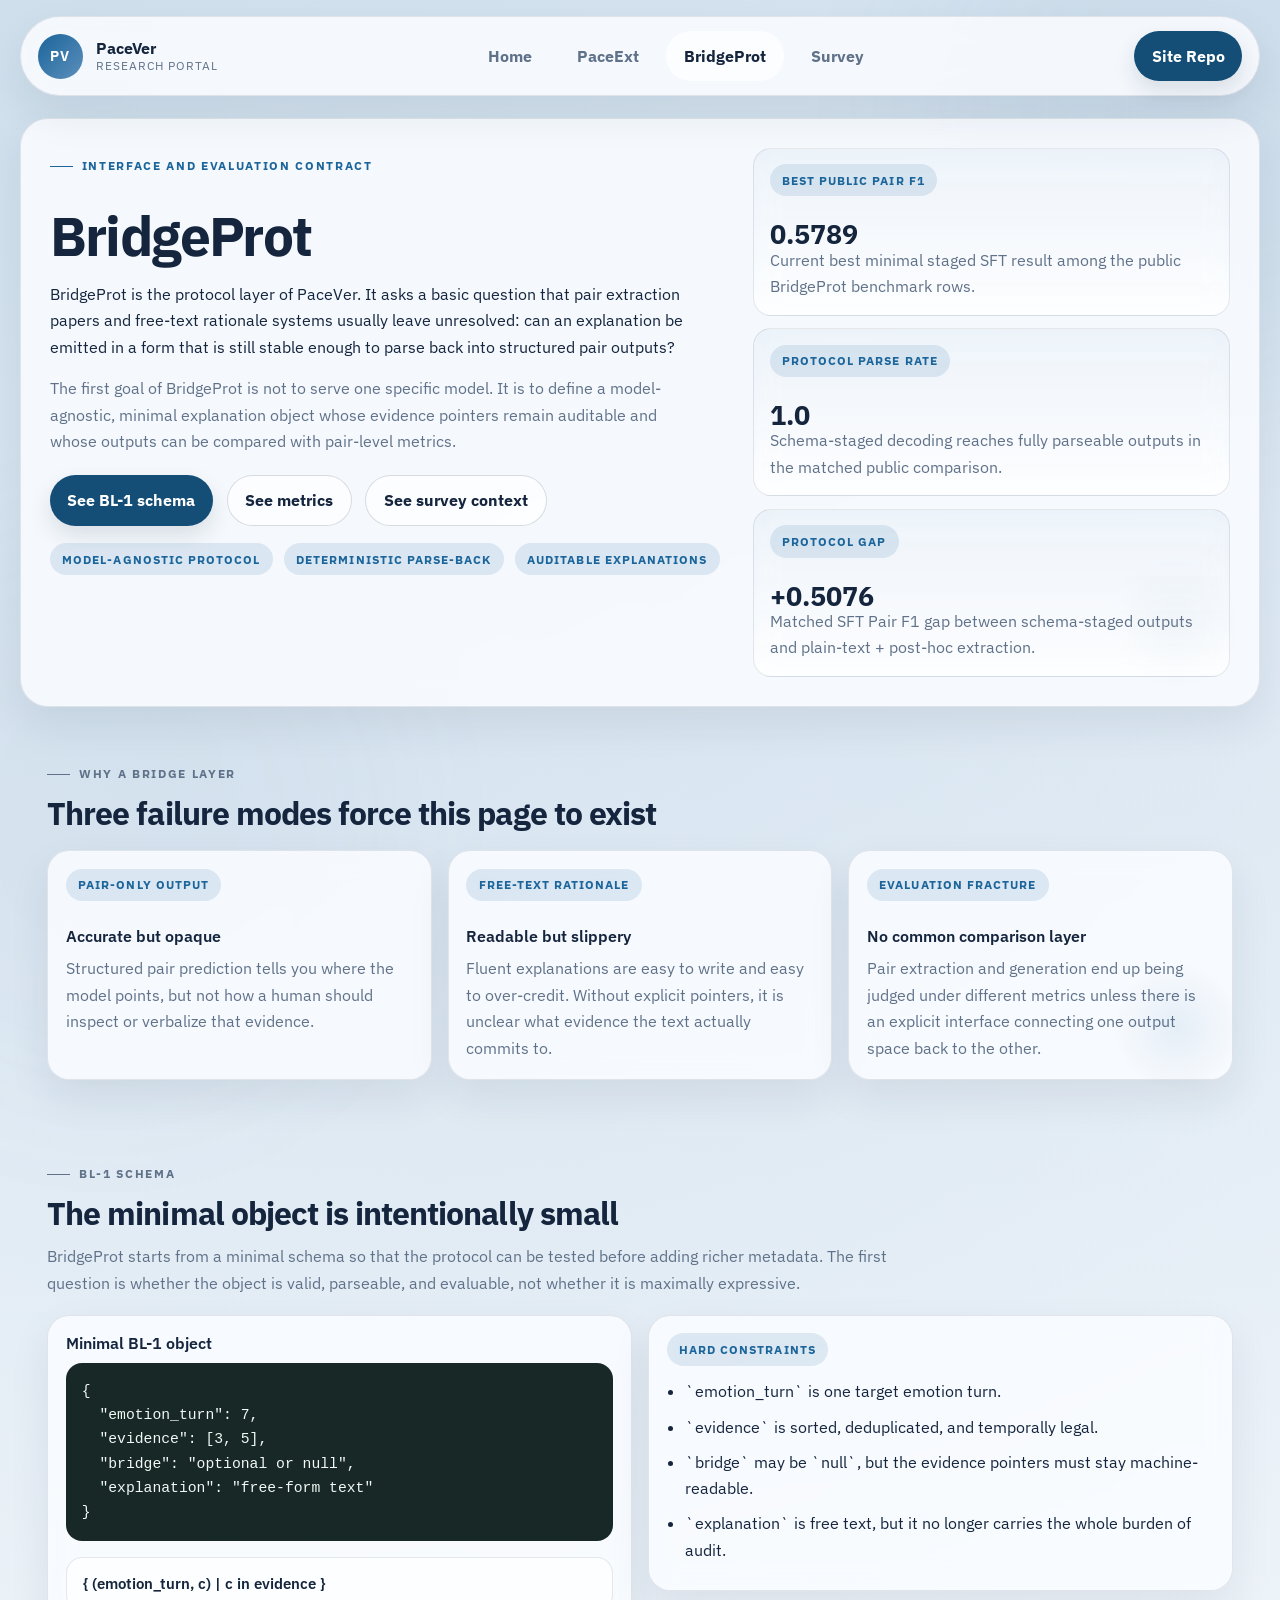
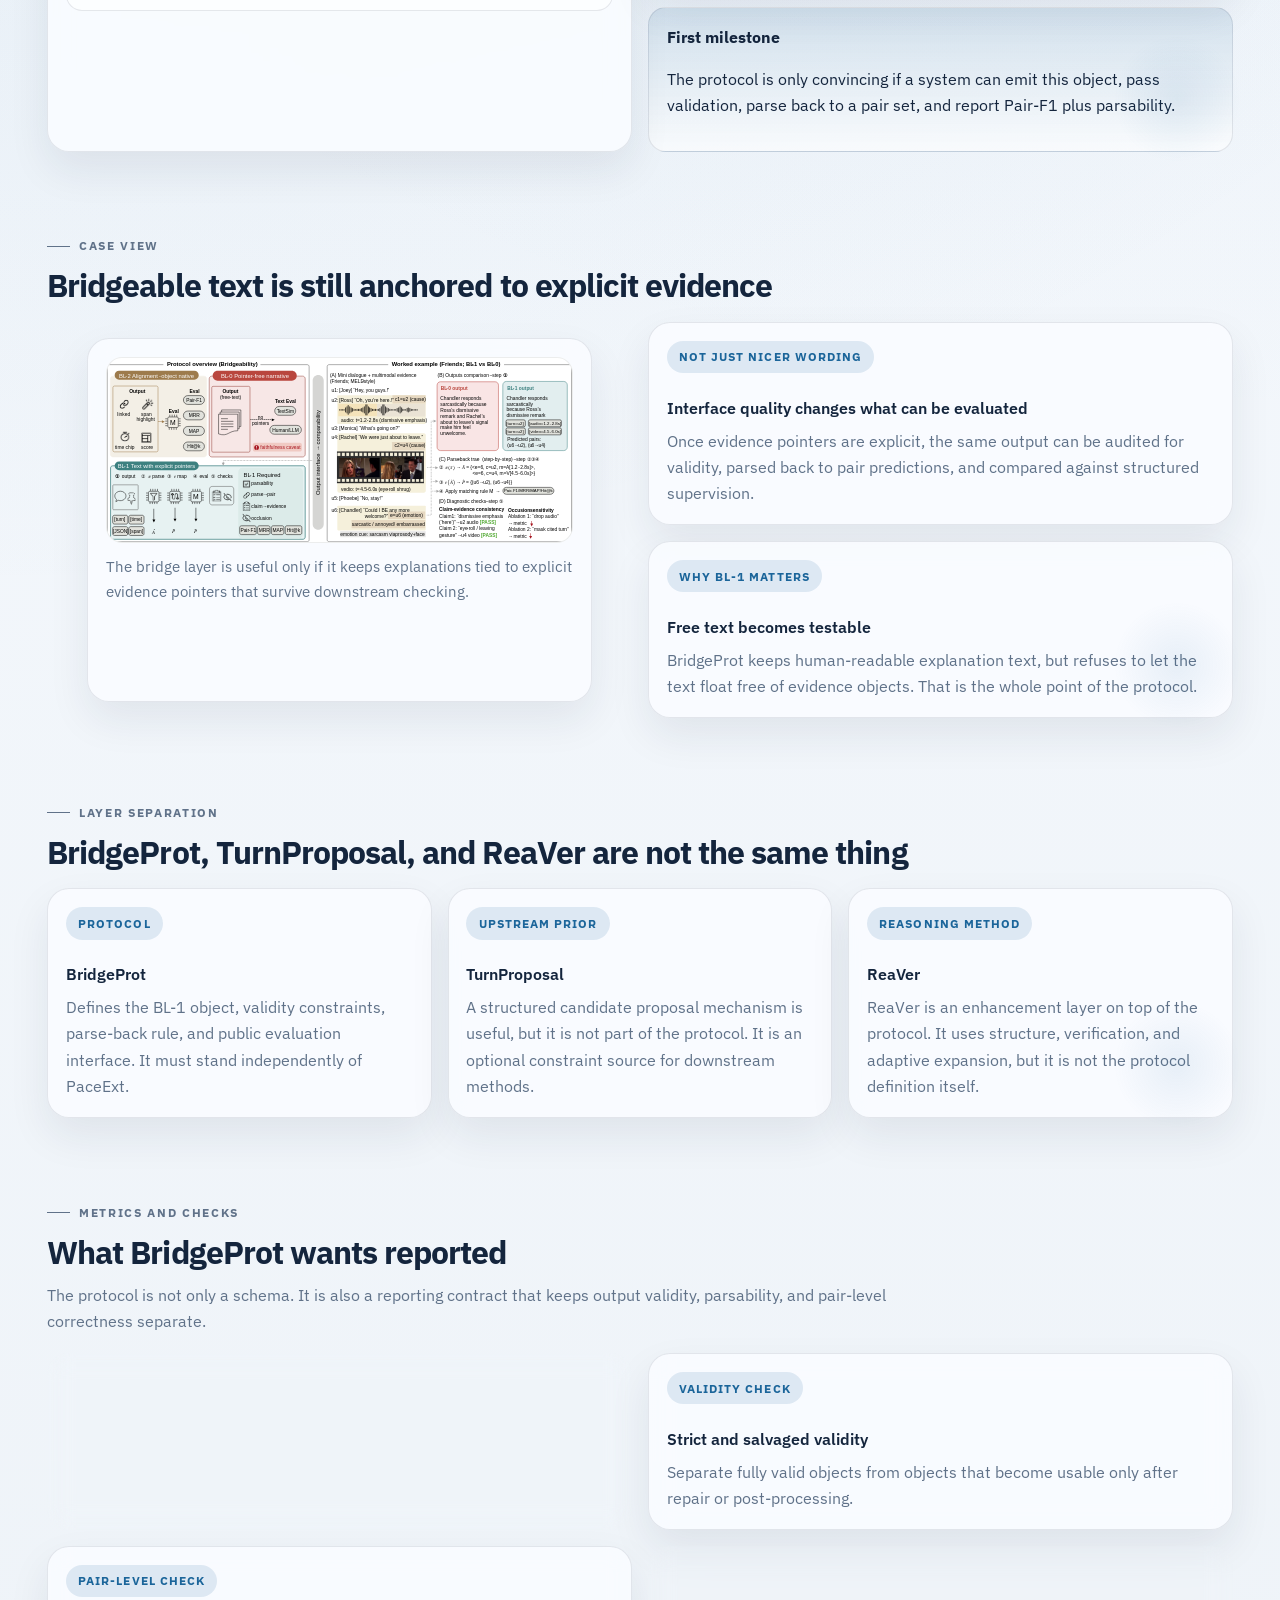
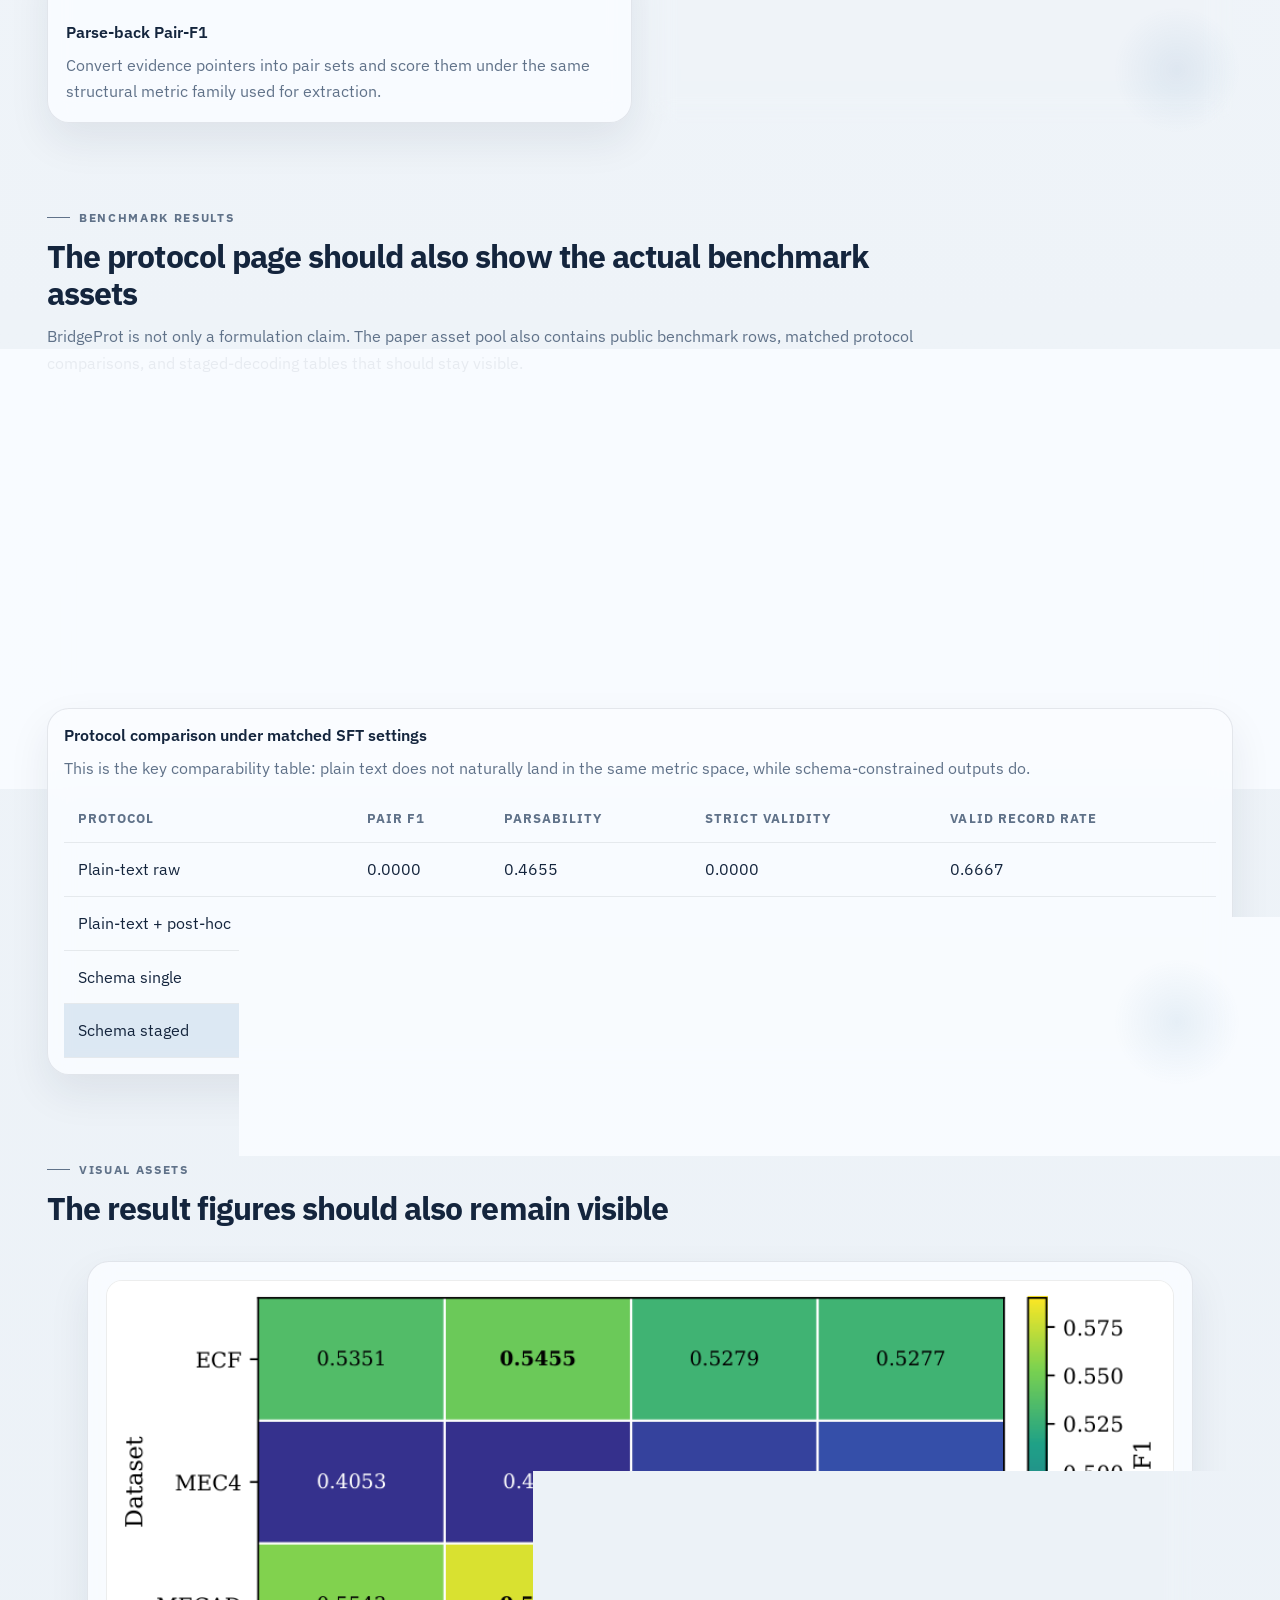
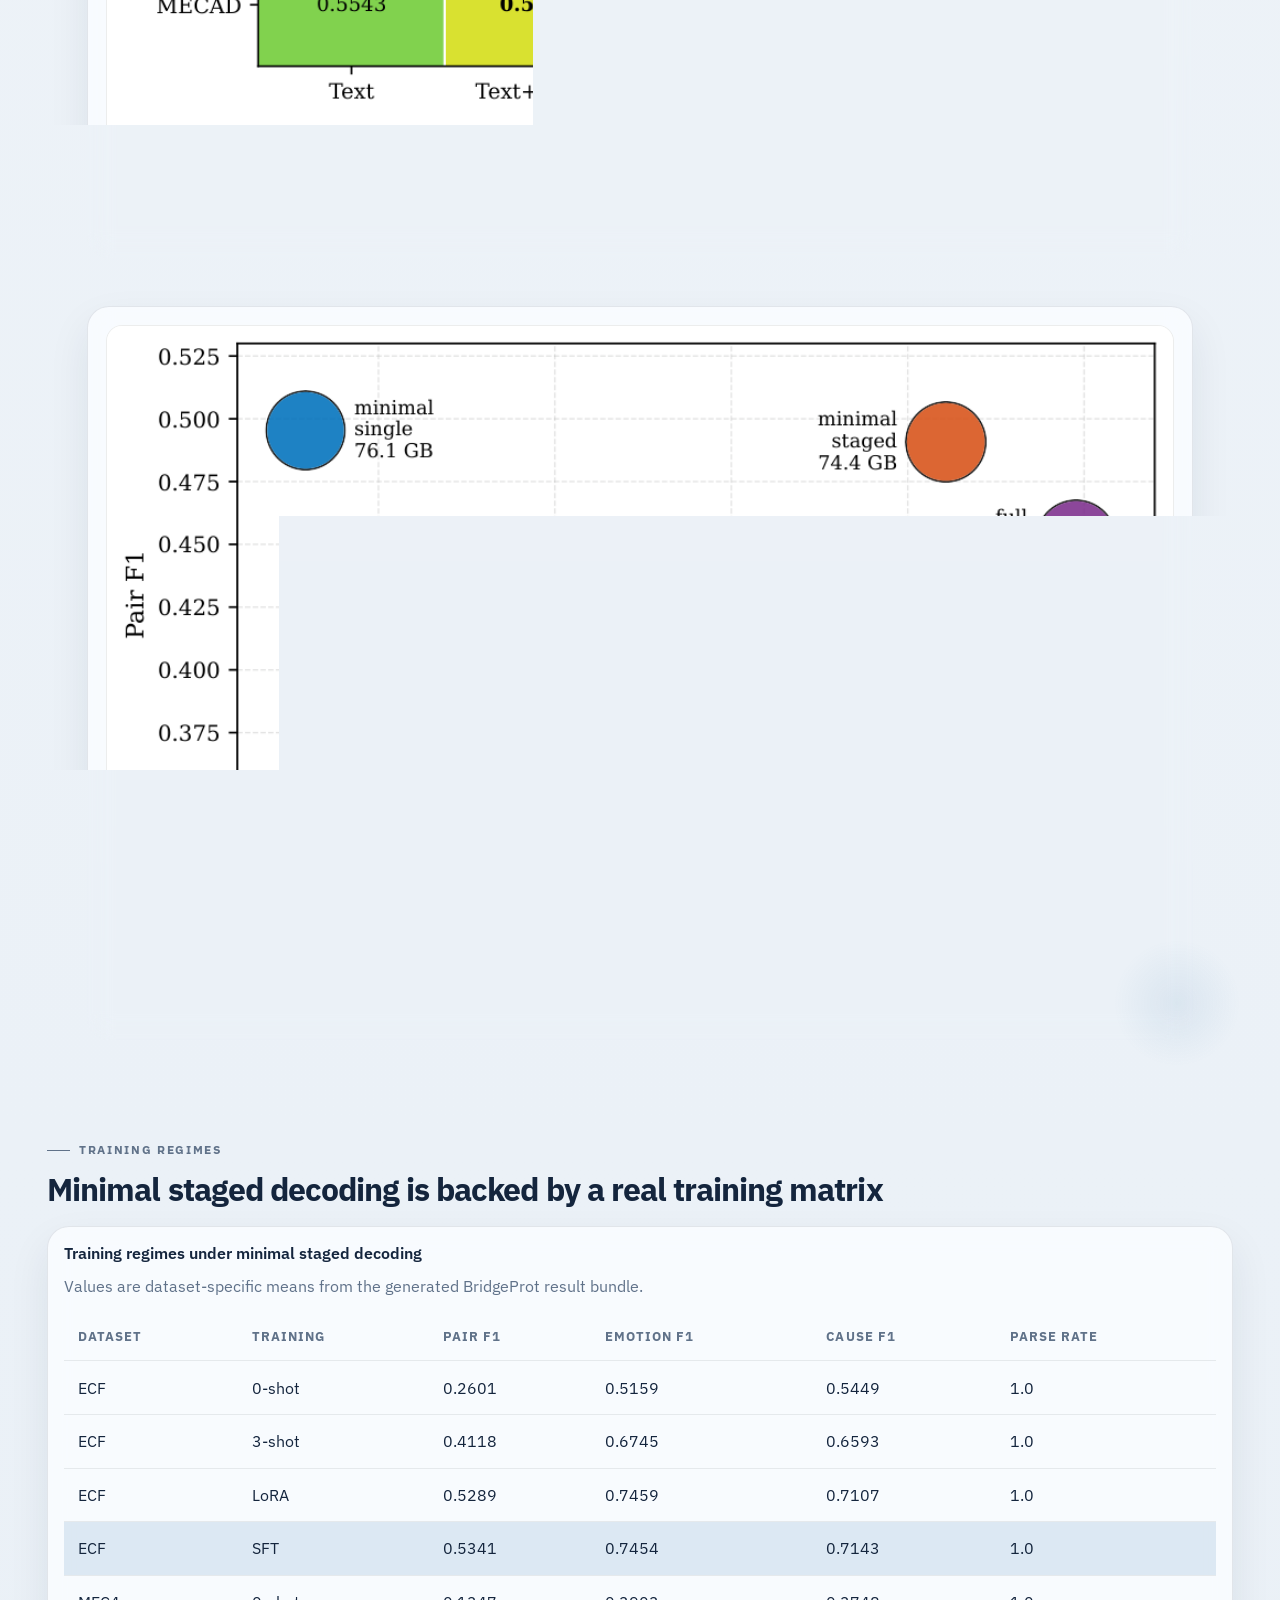
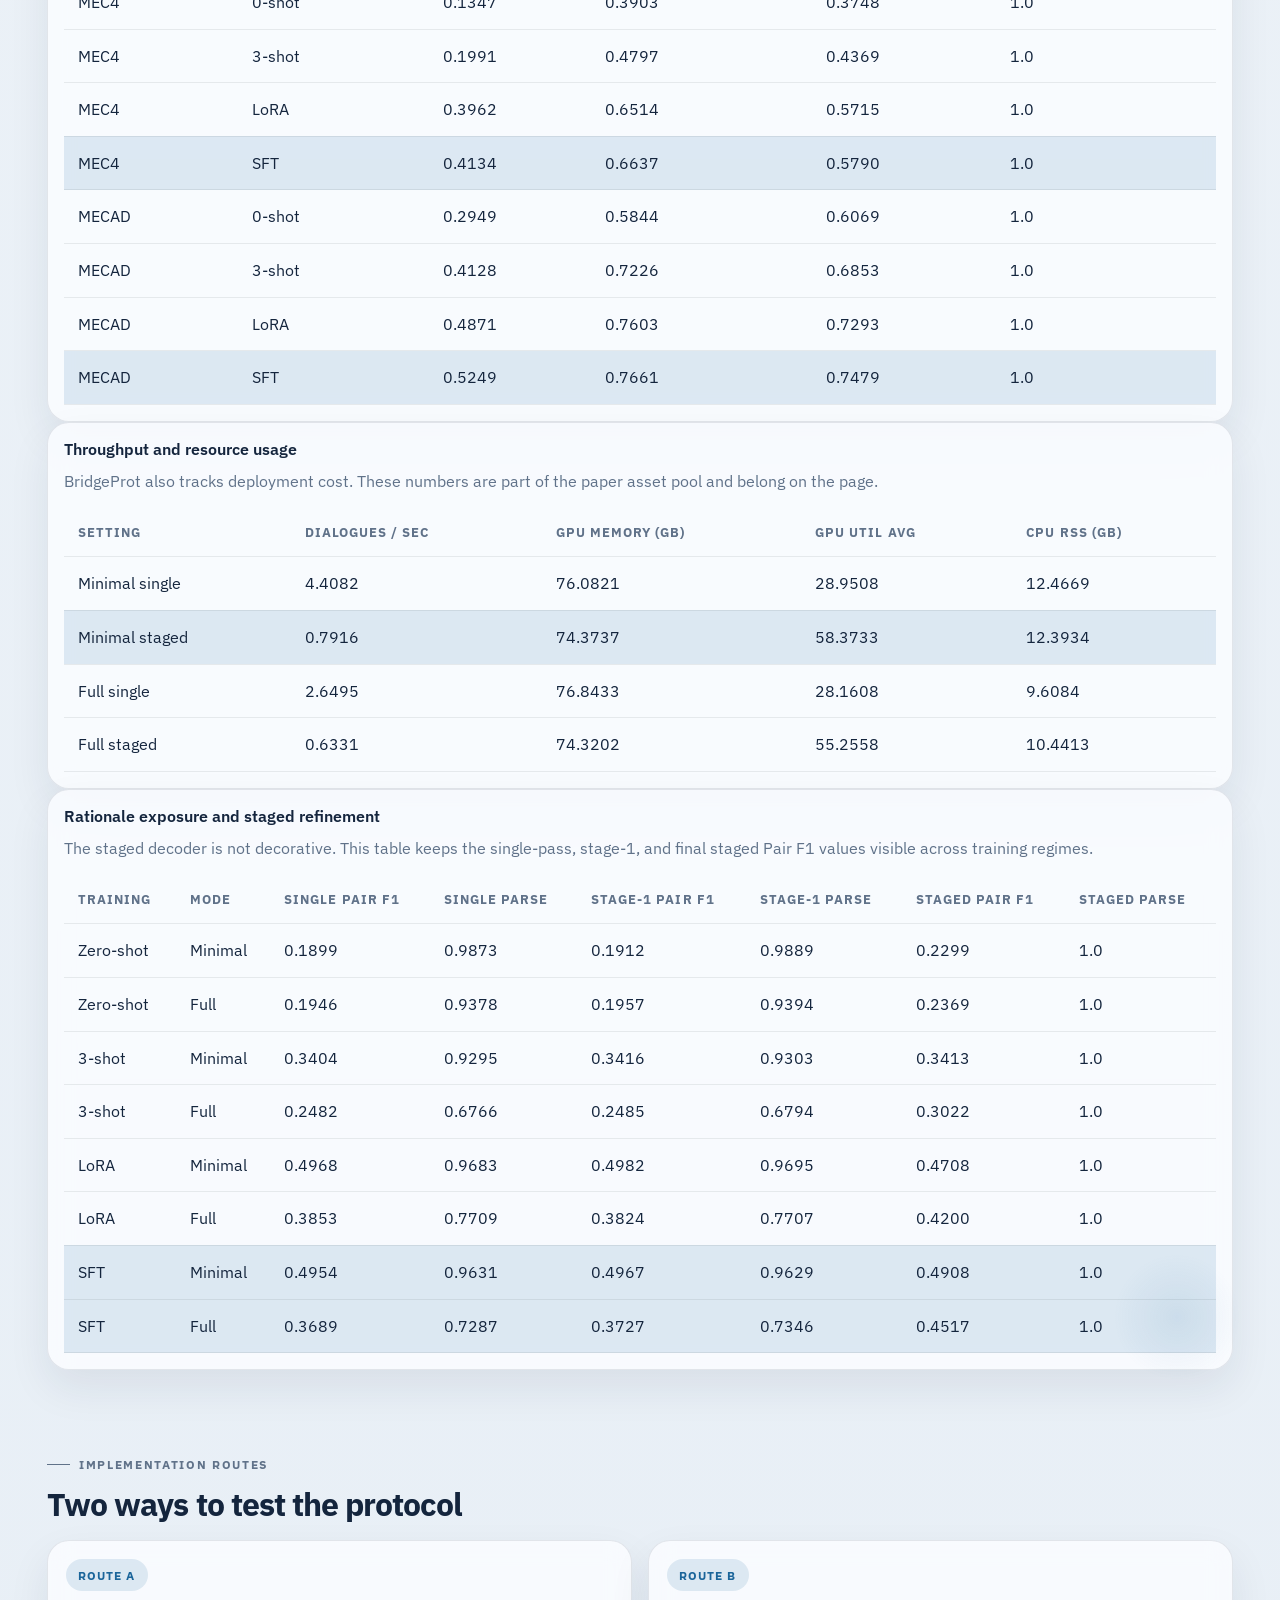
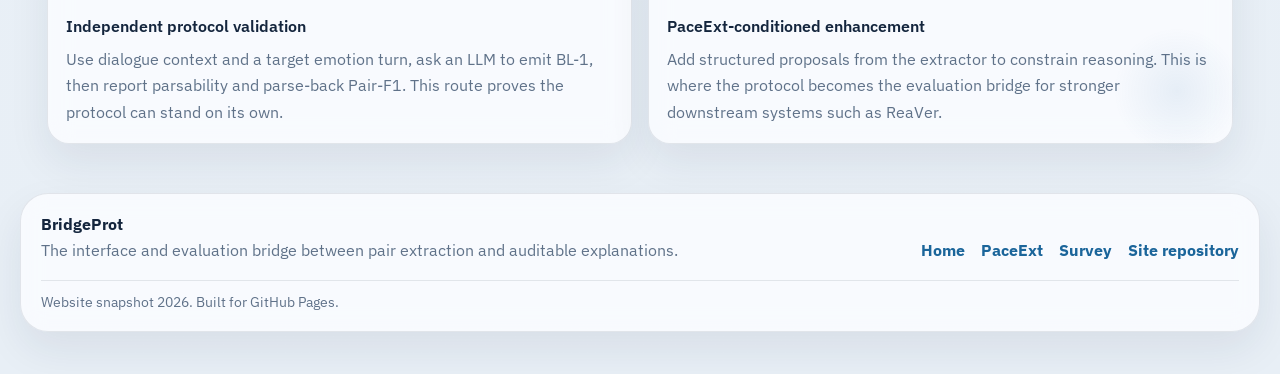
==== bridge/index.html @ 78d201e0 "Improve figure layout and spacing rhythm" ====
<!DOCTYPE html>
<html lang="en">
<head>
  <meta charset="UTF-8">
  <meta name="viewport" content="width=device-width, initial-scale=1.0">
  <title>BridgeProt | PaceVer</title>
  <meta
    name="description"
    content="BridgeProt is the explanation interface and evaluation contract in PaceVer, focused on parse-back compatible, auditable outputs."
  >
  <link rel="preconnect" href="https://fonts.googleapis.com">
  <link rel="preconnect" href="https://fonts.gstatic.com" crossorigin>
  <link
    href="https://fonts.googleapis.com/css2?family=IBM+Plex+Sans:wght@400;500;600;700&display=swap"
    rel="stylesheet"
  >
  <link rel="icon" href="../assets/favicon.svg" type="image/svg+xml">
  <link rel="stylesheet" href="../assets/styles.css">
</head>
<body data-theme="bridge">
  <div class="page-shell">
    <header class="site-header surface">
      <a class="brand" href="../" aria-label="PaceVer home">
        <span class="brand-mark">PV</span>
        <span class="brand-copy">
          <strong>PaceVer</strong>
          <span>research portal</span>
        </span>
      </a>
      <nav class="site-nav" aria-label="Primary">
        <a class="nav-link" href="../">Home</a>
        <a class="nav-link" href="../ext/">PaceExt</a>
        <a class="nav-link" href="./" aria-current="page">BridgeProt</a>
        <a class="nav-link" href="../survey/">Survey</a>
      </nav>
      <a class="nav-cta" href="https://github.com/panzhzh/PaceVer-web" target="_blank" rel="noreferrer">Site Repo</a>
    </header>

    <main class="page-main">
      <section class="hero surface reveal">
        <div class="hero-copy">
          <p class="eyebrow">Interface and evaluation contract</p>
          <h1 class="hero-title">BridgeProt</h1>
          <p class="lead">
            BridgeProt is the protocol layer of PaceVer. It asks a basic question that pair
            extraction papers and free-text rationale systems usually leave unresolved: can an
            explanation be emitted in a form that is still stable enough to parse back into
            structured pair outputs?
          </p>
          <p class="hero-note">
            The first goal of BridgeProt is not to serve one specific model. It is to define a
            model-agnostic, minimal explanation object whose evidence pointers remain auditable and
            whose outputs can be compared with pair-level metrics.
          </p>
          <div class="hero-actions">
            <a class="button primary" href="#schema">See BL-1 schema</a>
            <a class="button secondary" href="#metrics">See metrics</a>
            <a class="button secondary" href="../survey/">See survey context</a>
          </div>
          <div class="chip-row" aria-label="BridgeProt themes">
            <span>Model-agnostic protocol</span>
            <span>Deterministic parse-back</span>
            <span>Auditable explanations</span>
          </div>
        </div>

        <aside class="hero-panel">
          <article class="stat-card surface-subtle">
            <span class="stat-label">Best public Pair F1</span>
            <strong class="stat-value">0.5789</strong>
            <p>Current best minimal staged SFT result among the public BridgeProt benchmark rows.</p>
          </article>
          <article class="stat-card surface-subtle">
            <span class="stat-label">Protocol parse rate</span>
            <strong class="stat-value">1.0</strong>
            <p>Schema-staged decoding reaches fully parseable outputs in the matched public comparison.</p>
          </article>
          <article class="stat-card surface-subtle">
            <span class="stat-label">Protocol gap</span>
            <strong class="stat-value">+0.5076</strong>
            <p>Matched SFT Pair F1 gap between schema-staged outputs and plain-text + post-hoc extraction.</p>
          </article>
        </aside>
      </section>

      <section class="section reveal" id="why">
        <div class="section-header">
          <p class="eyebrow">Why a bridge layer</p>
          <h2>Three failure modes force this page to exist</h2>
        </div>

        <div class="card-grid three-up">
          <article class="feature-card">
            <span class="card-kicker">Pair-only output</span>
            <h3>Accurate but opaque</h3>
            <p>
              Structured pair prediction tells you where the model points, but not how a human should
              inspect or verbalize that evidence.
            </p>
          </article>
          <article class="feature-card">
            <span class="card-kicker">Free-text rationale</span>
            <h3>Readable but slippery</h3>
            <p>
              Fluent explanations are easy to write and easy to over-credit. Without explicit
              pointers, it is unclear what evidence the text actually commits to.
            </p>
          </article>
          <article class="feature-card">
            <span class="card-kicker">Evaluation fracture</span>
            <h3>No common comparison layer</h3>
            <p>
              Pair extraction and generation end up being judged under different metrics unless there
              is an explicit interface connecting one output space back to the other.
            </p>
          </article>
        </div>
      </section>

      <section class="section reveal" id="schema">
        <div class="section-header">
          <p class="eyebrow">BL-1 schema</p>
          <h2>The minimal object is intentionally small</h2>
          <p>
            BridgeProt starts from a minimal schema so that the protocol can be tested before adding
            richer metadata. The first question is whether the object is valid, parseable, and
            evaluable, not whether it is maximally expressive.
          </p>
        </div>

        <div class="dual-grid">
          <article class="code-card">
            <h3>Minimal BL-1 object</h3>
            <pre><code>{
  "emotion_turn": 7,
  "evidence": [3, 5],
  "bridge": "optional or null",
  "explanation": "free-form text"
}</code></pre>
            <div class="formula">{ (emotion_turn, c) | c in evidence }</div>
          </article>

          <div class="split-copy">
            <article class="feature-card">
              <span class="card-kicker">Hard constraints</span>
              <ul class="check-list">
                <li>`emotion_turn` is one target emotion turn.</li>
                <li>`evidence` is sorted, deduplicated, and temporally legal.</li>
                <li>`bridge` may be `null`, but the evidence pointers must stay machine-readable.</li>
                <li>`explanation` is free text, but it no longer carries the whole burden of audit.</li>
              </ul>
            </article>

            <article class="milestone-card">
              <strong>First milestone</strong>
              <p>
                The protocol is only convincing if a system can emit this object, pass validation,
                parse back to a pair set, and report Pair-F1 plus parsability.
              </p>
            </article>
          </div>
        </div>
      </section>

      <section class="section reveal" id="case">
        <div class="section-header">
          <p class="eyebrow">Case view</p>
          <h2>Bridgeable text is still anchored to explicit evidence</h2>
        </div>

        <div class="dual-grid">
          <figure class="figure-panel">
            <img src="../assets/images/bridgeprot-case.svg" alt="Example BridgeProt case diagram">
            <figcaption>
              The bridge layer is useful only if it keeps explanations tied to explicit evidence
              pointers that survive downstream checking.
            </figcaption>
          </figure>

          <div class="split-copy">
            <article class="feature-card">
              <span class="card-kicker">Not just nicer wording</span>
              <h3>Interface quality changes what can be evaluated</h3>
              <p>
                Once evidence pointers are explicit, the same output can be audited for validity,
                parsed back to pair predictions, and compared against structured supervision.
              </p>
            </article>
            <article class="feature-card">
              <span class="card-kicker">Why BL-1 matters</span>
              <h3>Free text becomes testable</h3>
              <p>
                BridgeProt keeps human-readable explanation text, but refuses to let the text float
                free of evidence objects. That is the whole point of the protocol.
              </p>
            </article>
          </div>
        </div>
      </section>

      <section class="section reveal" id="layers">
        <div class="section-header">
          <p class="eyebrow">Layer separation</p>
          <h2>BridgeProt, TurnProposal, and ReaVer are not the same thing</h2>
        </div>

        <div class="card-grid three-up">
          <article class="feature-card">
            <span class="card-kicker">Protocol</span>
            <h3>BridgeProt</h3>
            <p>
              Defines the BL-1 object, validity constraints, parse-back rule, and public evaluation
              interface. It must stand independently of PaceExt.
            </p>
          </article>
          <article class="feature-card">
            <span class="card-kicker">Upstream prior</span>
            <h3>TurnProposal</h3>
            <p>
              A structured candidate proposal mechanism is useful, but it is not part of the
              protocol. It is an optional constraint source for downstream methods.
            </p>
          </article>
          <article class="feature-card">
            <span class="card-kicker">Reasoning method</span>
            <h3>ReaVer</h3>
            <p>
              ReaVer is an enhancement layer on top of the protocol. It uses structure, verification,
              and adaptive expansion, but it is not the protocol definition itself.
            </p>
          </article>
        </div>
      </section>

      <section class="section reveal" id="metrics">
        <div class="section-header">
          <p class="eyebrow">Metrics and checks</p>
          <h2>What BridgeProt wants reported</h2>
          <p>
            The protocol is not only a schema. It is also a reporting contract that keeps output
            validity, parsability, and pair-level correctness separate.
          </p>
        </div>

        <div class="card-grid two-up">
          <article class="feature-card">
            <span class="card-kicker">Structural check</span>
            <h3>Parsability</h3>
            <p>
              Can the explanation object be parsed into the declared schema without crashing or
              inventing missing fields?
            </p>
          </article>
          <article class="feature-card">
            <span class="card-kicker">Validity check</span>
            <h3>Strict and salvaged validity</h3>
            <p>
              Separate fully valid objects from objects that become usable only after repair or
              post-processing.
            </p>
          </article>
          <article class="feature-card">
            <span class="card-kicker">Pair-level check</span>
            <h3>Parse-back Pair-F1</h3>
            <p>
              Convert evidence pointers into pair sets and score them under the same structural
              metric family used for extraction.
            </p>
          </article>
          <article class="feature-card">
            <span class="card-kicker">Protocol diagnostics</span>
            <h3>Evidence consistency</h3>
            <p>
              Diagnose whether the text, evidence list, and temporal constraints agree with one
              another rather than only sounding plausible.
            </p>
          </article>
        </div>
      </section>

      <section class="section reveal" id="benchmark-results">
        <div class="section-header">
          <p class="eyebrow">Benchmark results</p>
          <h2>The protocol page should also show the actual benchmark assets</h2>
          <p>
            BridgeProt is not only a formulation claim. The paper asset pool also contains public
            benchmark rows, matched protocol comparisons, and staged-decoding tables that should stay visible.
          </p>
        </div>

        <div class="table-card">
          <div class="table-head">
            <h3>Public-benchmark comparison</h3>
            <p>Best minimal staged SFT result for each dataset under the public benchmark setup.</p>
          </div>
          <div class="table-scroll">
            <table>
              <thead>
                <tr>
                  <th>Dataset</th>
                  <th>System</th>
                  <th>Modality</th>
                  <th>Pair F1</th>
                  <th>Emotion F1</th>
                  <th>Cause F1</th>
                  <th>Parse rate</th>
                </tr>
              </thead>
              <tbody>
                <tr>
                  <td>ECF</td>
                  <td>BridgeProt (ours)</td>
                  <td>text-audio</td>
                  <td>0.5455</td>
                  <td>0.7394</td>
                  <td>0.7235</td>
                  <td>1.0</td>
                </tr>
                <tr>
                  <td>MEC4</td>
                  <td>BridgeProt (ours)</td>
                  <td>text-audio-video</td>
                  <td>0.4265</td>
                  <td>0.6723</td>
                  <td>0.5863</td>
                  <td>1.0</td>
                </tr>
                <tr class="highlight-row">
                  <td>MECAD</td>
                  <td>BridgeProt (ours)</td>
                  <td>text-audio</td>
                  <td>0.5789</td>
                  <td>0.7754</td>
                  <td>0.7467</td>
                  <td>1.0</td>
                </tr>
              </tbody>
            </table>
          </div>
        </div>

        <div class="table-card">
          <div class="table-head">
            <h3>Protocol comparison under matched SFT settings</h3>
            <p>
              This is the key comparability table: plain text does not naturally land in the same
              metric space, while schema-constrained outputs do.
            </p>
          </div>
          <div class="table-scroll">
            <table>
              <thead>
                <tr>
                  <th>Protocol</th>
                  <th>Pair F1</th>
                  <th>Parsability</th>
                  <th>Strict validity</th>
                  <th>Valid record rate</th>
                </tr>
              </thead>
              <tbody>
                <tr>
                  <td>Plain-text raw</td>
                  <td>0.0000</td>
                  <td>0.4655</td>
                  <td>0.0000</td>
                  <td>0.6667</td>
                </tr>
                <tr>
                  <td>Plain-text + post-hoc</td>
                  <td>0.0094</td>
                  <td>0.6865</td>
                  <td>0.6865</td>
                  <td>0.6667</td>
                </tr>
                <tr>
                  <td>Schema single</td>
                  <td>0.5054</td>
                  <td>0.9654</td>
                  <td>0.9654</td>
                  <td>1.0000</td>
                </tr>
                <tr class="highlight-row">
                  <td>Schema staged</td>
                  <td>0.5170</td>
                  <td>1.0000</td>
                  <td>1.0000</td>
                  <td>1.0000</td>
                </tr>
              </tbody>
            </table>
          </div>
        </div>
      </section>

      <section class="section reveal" id="bridge-assets">
        <div class="section-header">
          <p class="eyebrow">Visual assets</p>
          <h2>The result figures should also remain visible</h2>
        </div>

        <div class="figure-stack">
          <figure class="figure-panel">
            <img src="../assets/images/bridgeprot-modality-heatmap.png" alt="BridgeProt modality heatmap figure">
            <figcaption>
              Pair F1 across modality settings under minimal staged SFT, used to show that the protocol stays analyzable across modality choices.
            </figcaption>
            <p class="asset-link"><a class="text-link" href="../assets/images/bridgeprot-modality-heatmap.pdf" target="_blank" rel="noreferrer">Open original PDF</a></p>
          </figure>
          <figure class="figure-panel">
            <img src="../assets/images/bridgeprot-efficiency-reliability.png" alt="BridgeProt efficiency reliability tradeoff figure">
            <figcaption>
              Accuracy, reliability, and latency trade-offs across public SFT runs. This is one of the core BridgeProt analysis figures.
            </figcaption>
            <p class="asset-link"><a class="text-link" href="../assets/images/bridgeprot-efficiency-reliability.pdf" target="_blank" rel="noreferrer">Open original PDF</a></p>
          </figure>
        </div>
      </section>

      <section class="section reveal" id="training">
        <div class="section-header">
          <p class="eyebrow">Training regimes</p>
          <h2>Minimal staged decoding is backed by a real training matrix</h2>
        </div>

        <div class="table-card">
          <div class="table-head">
            <h3>Training regimes under minimal staged decoding</h3>
            <p>Values are dataset-specific means from the generated BridgeProt result bundle.</p>
          </div>
          <div class="table-scroll">
            <table>
              <thead>
                <tr>
                  <th>Dataset</th>
                  <th>Training</th>
                  <th>Pair F1</th>
                  <th>Emotion F1</th>
                  <th>Cause F1</th>
                  <th>Parse rate</th>
                </tr>
              </thead>
              <tbody>
                <tr><td>ECF</td><td>0-shot</td><td>0.2601</td><td>0.5159</td><td>0.5449</td><td>1.0</td></tr>
                <tr><td>ECF</td><td>3-shot</td><td>0.4118</td><td>0.6745</td><td>0.6593</td><td>1.0</td></tr>
                <tr><td>ECF</td><td>LoRA</td><td>0.5289</td><td>0.7459</td><td>0.7107</td><td>1.0</td></tr>
                <tr class="highlight-row"><td>ECF</td><td>SFT</td><td>0.5341</td><td>0.7454</td><td>0.7143</td><td>1.0</td></tr>
                <tr><td>MEC4</td><td>0-shot</td><td>0.1347</td><td>0.3903</td><td>0.3748</td><td>1.0</td></tr>
                <tr><td>MEC4</td><td>3-shot</td><td>0.1991</td><td>0.4797</td><td>0.4369</td><td>1.0</td></tr>
                <tr><td>MEC4</td><td>LoRA</td><td>0.3962</td><td>0.6514</td><td>0.5715</td><td>1.0</td></tr>
                <tr class="highlight-row"><td>MEC4</td><td>SFT</td><td>0.4134</td><td>0.6637</td><td>0.5790</td><td>1.0</td></tr>
                <tr><td>MECAD</td><td>0-shot</td><td>0.2949</td><td>0.5844</td><td>0.6069</td><td>1.0</td></tr>
                <tr><td>MECAD</td><td>3-shot</td><td>0.4128</td><td>0.7226</td><td>0.6853</td><td>1.0</td></tr>
                <tr><td>MECAD</td><td>LoRA</td><td>0.4871</td><td>0.7603</td><td>0.7293</td><td>1.0</td></tr>
                <tr class="highlight-row"><td>MECAD</td><td>SFT</td><td>0.5249</td><td>0.7661</td><td>0.7479</td><td>1.0</td></tr>
              </tbody>
            </table>
          </div>
        </div>

        <div class="table-card">
          <div class="table-head">
            <h3>Throughput and resource usage</h3>
            <p>
              BridgeProt also tracks deployment cost. These numbers are part of the paper asset pool
              and belong on the page.
            </p>
          </div>
          <div class="table-scroll">
            <table>
              <thead>
                <tr>
                  <th>Setting</th>
                  <th>Dialogues / sec</th>
                  <th>GPU memory (GB)</th>
                  <th>GPU util avg</th>
                  <th>CPU RSS (GB)</th>
                </tr>
              </thead>
              <tbody>
                <tr><td>Minimal single</td><td>4.4082</td><td>76.0821</td><td>28.9508</td><td>12.4669</td></tr>
                <tr class="highlight-row"><td>Minimal staged</td><td>0.7916</td><td>74.3737</td><td>58.3733</td><td>12.3934</td></tr>
                <tr><td>Full single</td><td>2.6495</td><td>76.8433</td><td>28.1608</td><td>9.6084</td></tr>
                <tr><td>Full staged</td><td>0.6331</td><td>74.3202</td><td>55.2558</td><td>10.4413</td></tr>
              </tbody>
            </table>
          </div>
        </div>

        <div class="table-card">
          <div class="table-head">
            <h3>Rationale exposure and staged refinement</h3>
            <p>
              The staged decoder is not decorative. This table keeps the single-pass, stage-1, and
              final staged Pair F1 values visible across training regimes.
            </p>
          </div>
          <div class="table-scroll">
            <table>
              <thead>
                <tr>
                  <th>Training</th>
                  <th>Mode</th>
                  <th>Single Pair F1</th>
                  <th>Single parse</th>
                  <th>Stage-1 Pair F1</th>
                  <th>Stage-1 parse</th>
                  <th>Staged Pair F1</th>
                  <th>Staged parse</th>
                </tr>
              </thead>
              <tbody>
                <tr><td>Zero-shot</td><td>Minimal</td><td>0.1899</td><td>0.9873</td><td>0.1912</td><td>0.9889</td><td>0.2299</td><td>1.0</td></tr>
                <tr><td>Zero-shot</td><td>Full</td><td>0.1946</td><td>0.9378</td><td>0.1957</td><td>0.9394</td><td>0.2369</td><td>1.0</td></tr>
                <tr><td>3-shot</td><td>Minimal</td><td>0.3404</td><td>0.9295</td><td>0.3416</td><td>0.9303</td><td>0.3413</td><td>1.0</td></tr>
                <tr><td>3-shot</td><td>Full</td><td>0.2482</td><td>0.6766</td><td>0.2485</td><td>0.6794</td><td>0.3022</td><td>1.0</td></tr>
                <tr><td>LoRA</td><td>Minimal</td><td>0.4968</td><td>0.9683</td><td>0.4982</td><td>0.9695</td><td>0.4708</td><td>1.0</td></tr>
                <tr><td>LoRA</td><td>Full</td><td>0.3853</td><td>0.7709</td><td>0.3824</td><td>0.7707</td><td>0.4200</td><td>1.0</td></tr>
                <tr class="highlight-row"><td>SFT</td><td>Minimal</td><td>0.4954</td><td>0.9631</td><td>0.4967</td><td>0.9629</td><td>0.4908</td><td>1.0</td></tr>
                <tr class="highlight-row"><td>SFT</td><td>Full</td><td>0.3689</td><td>0.7287</td><td>0.3727</td><td>0.7346</td><td>0.4517</td><td>1.0</td></tr>
              </tbody>
            </table>
          </div>
        </div>
      </section>

      <section class="section reveal" id="routes">
        <div class="section-header">
          <p class="eyebrow">Implementation routes</p>
          <h2>Two ways to test the protocol</h2>
        </div>

        <div class="callout-grid">
          <article class="feature-card">
            <span class="card-kicker">Route A</span>
            <h3>Independent protocol validation</h3>
            <p>
              Use dialogue context and a target emotion turn, ask an LLM to emit BL-1, then report
              parsability and parse-back Pair-F1. This route proves the protocol can stand on its own.
            </p>
          </article>
          <article class="feature-card">
            <span class="card-kicker">Route B</span>
            <h3>PaceExt-conditioned enhancement</h3>
            <p>
              Add structured proposals from the extractor to constrain reasoning. This is where the
              protocol becomes the evaluation bridge for stronger downstream systems such as ReaVer.
            </p>
          </article>
        </div>
      </section>
    </main>

    <footer class="site-footer surface reveal">
      <div>
        <strong>BridgeProt</strong>
        <p>The interface and evaluation bridge between pair extraction and auditable explanations.</p>
      </div>
      <div class="footer-links">
        <a href="../">Home</a>
        <a href="../ext/">PaceExt</a>
        <a href="../survey/">Survey</a>
        <a href="https://github.com/panzhzh/PaceVer-web" target="_blank" rel="noreferrer">Site repository</a>
      </div>
      <p class="footer-meta">Website snapshot <span class="js-year"></span>. Built for GitHub Pages.</p>
    </footer>
  </div>

  <script src="../assets/app.js"></script>
</body>
</html>
---- assets/styles.css ----
:root {
  --bg: #eef3f8;
  --surface: rgba(250, 252, 255, 0.88);
  --surface-strong: #ffffff;
  --surface-subtle: rgba(255, 255, 255, 0.62);
  --ink: #14253d;
  --muted: #607289;
  --line: rgba(20, 37, 61, 0.1);
  --line-strong: rgba(20, 37, 61, 0.16);
  --accent: #18639d;
  --accent-strong: #134d7a;
  --accent-soft: rgba(24, 99, 157, 0.12);
  --accent-alt: #3b7fbc;
  --accent-alt-soft: rgba(59, 127, 188, 0.12);
  --halo-a: rgba(24, 99, 157, 0.16);
  --halo-b: rgba(59, 127, 188, 0.12);
  --shadow: 0 18px 42px rgba(20, 37, 61, 0.08);
  --radius-xl: 28px;
  --radius-lg: 22px;
  --radius-md: 18px;
  --page-max: 1240px;
}

body[data-theme="ext"] {
  --accent: #165f95;
  --accent-strong: #11476f;
  --accent-soft: rgba(22, 95, 149, 0.12);
  --accent-alt: #4d89c0;
  --accent-alt-soft: rgba(77, 137, 192, 0.12);
  --halo-a: rgba(22, 95, 149, 0.18);
  --halo-b: rgba(77, 137, 192, 0.12);
}

body[data-theme="bridge"] {
  --accent: #1b659a;
  --accent-strong: #144d75;
  --accent-soft: rgba(27, 101, 154, 0.12);
  --accent-alt: #5c8fbc;
  --accent-alt-soft: rgba(92, 143, 188, 0.12);
  --halo-a: rgba(27, 101, 154, 0.16);
  --halo-b: rgba(92, 143, 188, 0.12);
}

body[data-theme="survey"] {
  --accent: #1b5f90;
  --accent-strong: #14496e;
  --accent-soft: rgba(27, 95, 144, 0.12);
  --accent-alt: #4f86b6;
  --accent-alt-soft: rgba(79, 134, 182, 0.12);
  --halo-a: rgba(27, 95, 144, 0.16);
  --halo-b: rgba(79, 134, 182, 0.12);
}

* {
  box-sizing: border-box;
}

html {
  scroll-behavior: smooth;
}

body {
  margin: 0;
  min-height: 100vh;
  font-family: "IBM Plex Sans", sans-serif;
  color: var(--ink);
  background:
    radial-gradient(circle at top left, var(--halo-a), transparent 26%),
    radial-gradient(circle at top right, var(--halo-b), transparent 24%),
    linear-gradient(180deg, #f8fbff 0%, var(--bg) 42%, #e8eff6 100%);
  line-height: 1.65;
}

body::before,
body::after {
  content: "";
  position: fixed;
  z-index: -1;
  width: 34rem;
  height: 34rem;
  border-radius: 50%;
  filter: blur(82px);
  opacity: 0.34;
  pointer-events: none;
}

body::before {
  top: -10rem;
  right: -12rem;
  background: var(--halo-a);
}

body::after {
  bottom: -12rem;
  left: -10rem;
  background: var(--halo-b);
}

a {
  color: inherit;
  text-decoration: none;
}

img {
  display: block;
  width: 100%;
  height: auto;
}

code,
pre {
  font-family: ui-monospace, "SFMono-Regular", "SF Mono", Consolas, "Liberation Mono", monospace;
}

.page-shell {
  width: min(calc(100% - 2rem), var(--page-max));
  margin: 0 auto;
  padding: 1rem 0 2.6rem;
}

.surface,
.feature-card,
.portal-card,
.stat-card,
.figure-panel,
.table-card,
.code-card {
  border: 1px solid var(--line);
  background: var(--surface);
  backdrop-filter: blur(12px);
  box-shadow: var(--shadow);
}

.surface-subtle {
  background: linear-gradient(180deg, rgba(255, 255, 255, 0.76), var(--surface-subtle));
}

.site-header {
  position: sticky;
  top: 1rem;
  z-index: 20;
  display: flex;
  align-items: center;
  justify-content: space-between;
  gap: 1rem;
  margin-bottom: 1.35rem;
  padding: 0.9rem 1.05rem;
  border-radius: 999px;
}

.brand {
  display: inline-flex;
  align-items: center;
  gap: 0.85rem;
}

.brand-mark {
  display: grid;
  place-items: center;
  width: 2.8rem;
  height: 2.8rem;
  border-radius: 50%;
  background: linear-gradient(135deg, var(--accent), var(--accent-alt));
  color: #fff;
  font-size: 0.9rem;
  font-weight: 700;
  letter-spacing: 0.08em;
}

.brand-copy {
  display: flex;
  flex-direction: column;
  gap: 0.1rem;
  line-height: 1.05;
}

.brand-copy strong {
  font-size: 1rem;
}

.brand-copy span:last-child {
  color: var(--muted);
  font-size: 0.78rem;
  text-transform: uppercase;
  letter-spacing: 0.08em;
}

.site-nav {
  display: flex;
  flex-wrap: wrap;
  justify-content: center;
  gap: 0.6rem;
}

.nav-link,
.nav-cta,
.button {
  display: inline-flex;
  align-items: center;
  justify-content: center;
  min-height: 2.9rem;
  padding: 0.72rem 1.1rem;
  border-radius: 999px;
  font-weight: 700;
  transition: transform 180ms ease, box-shadow 180ms ease, background 180ms ease, color 180ms ease;
}

.nav-link {
  color: var(--muted);
}

.nav-link:hover,
.nav-link[aria-current="page"] {
  color: var(--ink);
  background: rgba(255, 255, 255, 0.65);
}

.nav-cta,
.button.primary {
  background: var(--accent-strong);
  color: #fff;
  box-shadow: 0 10px 22px rgba(20, 37, 61, 0.12);
}

.button.secondary {
  border: 1px solid var(--line-strong);
  background: rgba(255, 255, 255, 0.72);
}

.nav-cta:hover,
.button:hover,
.portal-card:hover {
  transform: translateY(-2px);
}

.page-main {
  display: grid;
  gap: 1.35rem;
}

.hero,
.section,
.site-footer {
  position: relative;
  border-radius: var(--radius-xl);
}

.hero {
  display: grid;
  grid-template-columns: minmax(0, 1.12fr) minmax(18rem, 0.78fr);
  align-items: start;
  gap: 1.05rem;
  padding: clamp(1.35rem, 2.8vw, 1.8rem);
}

.hero::after,
.section::after {
  content: "";
  position: absolute;
  inset: auto 1.2rem 1rem auto;
  width: 8rem;
  height: 8rem;
  border-radius: 50%;
  background: radial-gradient(circle, rgba(24, 99, 157, 0.08), transparent 70%);
  pointer-events: none;
}

.hero-copy,
.hero-panel {
  position: relative;
  z-index: 1;
}

.hero-panel {
  display: grid;
  grid-template-columns: 1fr;
  align-content: start;
  gap: 0.8rem;
}

.eyebrow {
  display: inline-flex;
  align-items: center;
  gap: 0.55rem;
  margin: 0 0 0.95rem;
  color: var(--accent);
  font-size: 0.74rem;
  font-weight: 700;
  letter-spacing: 0.14em;
  text-transform: uppercase;
}

.eyebrow::before {
  content: "";
  width: 1.45rem;
  height: 1px;
  background: currentColor;
}

h1,
h2,
h3 {
  margin: 0;
}

h1,
h2 {
  letter-spacing: -0.03em;
}

h1 {
  font-size: clamp(2.05rem, 4.4vw, 3.45rem);
  line-height: 1.08;
  margin-bottom: 0.7rem;
  font-weight: 700;
}

h2 {
  font-size: clamp(1.52rem, 2.5vw, 2.05rem);
  line-height: 1.14;
  margin-bottom: 0.75rem;
  font-weight: 700;
}

h3 {
  font-size: 1.02rem;
  line-height: 1.28;
  margin-bottom: 0.55rem;
  font-weight: 600;
}

.hero-title {
  max-width: 14ch;
}

.lead {
  margin: 0 0 0.9rem;
  max-width: 40rem;
  font-size: 1rem;
}

.hero-note,
.section-header p,
.feature-card p,
.portal-card p,
.stat-card p,
.figure-panel figcaption,
.table-note,
.site-footer p {
  margin: 0;
  color: var(--muted);
}

.hero-note {
  max-width: 41rem;
}

.hero-copy > * + * {
  margin-top: 0.95rem;
}

.hero-actions {
  display: flex;
  flex-wrap: wrap;
  gap: 0.85rem;
  margin: 1.25rem 0 1.05rem;
}

.chip-row {
  display: flex;
  flex-wrap: wrap;
  gap: 0.7rem;
}

.chip-row span,
.card-kicker,
.stat-label,
.portal-label {
  display: inline-flex;
  align-items: center;
  width: fit-content;
  padding: 0.42rem 0.78rem;
  border-radius: 999px;
  background: var(--accent-soft);
  color: var(--accent);
  font-size: 0.72rem;
  font-weight: 700;
  letter-spacing: 0.09em;
  text-transform: uppercase;
}

.stat-card {
  padding: 0.95rem 1rem;
  border-radius: 18px;
  box-shadow: none;
  background: linear-gradient(180deg, rgba(24, 99, 157, 0.05), rgba(255, 255, 255, 0.72));
}

.stat-value {
  display: block;
  margin-top: 0.38rem;
  font-size: clamp(1.3rem, 2.2vw, 1.7rem);
  line-height: 0.94;
  font-weight: 700;
}

.section {
  padding: clamp(1.25rem, 2.6vw, 1.7rem);
}

.section-header {
  max-width: 56rem;
  margin-bottom: 1.15rem;
}

.section-header > * + * {
  margin-top: 0.7rem;
}

.flow-grid,
.portal-grid,
.card-grid,
.media-grid,
.dual-grid,
.stats-grid {
  display: grid;
  gap: 1rem;
}

.flow-grid {
  grid-template-columns: repeat(4, minmax(0, 1fr));
}

.portal-grid {
  grid-template-columns: repeat(4, minmax(0, 1fr));
}

.card-grid.three-up {
  grid-template-columns: repeat(3, minmax(0, 1fr));
}

.card-grid.two-up,
.dual-grid {
  grid-template-columns: repeat(2, minmax(0, 1fr));
}

.media-grid.three-up {
  grid-template-columns: 1fr;
}

.feature-card,
.portal-card,
.code-card,
.figure-panel {
  padding: 1.1rem;
  border-radius: var(--radius-lg);
}

.figure-stack {
  display: grid;
  grid-template-columns: 1fr;
  gap: 1rem;
}

.feature-card ul,
.feature-card ol {
  margin: 0;
  padding-left: 1.15rem;
}

.feature-card > * + *,
.stat-card > * + *,
.figure-panel > * + *,
.table-head > * + * {
  margin-top: 0.75rem;
}

.check-list li,
.feature-card li {
  margin-bottom: 0.55rem;
}

.portal-card {
  display: flex;
  flex-direction: column;
  gap: 0.8rem;
}

.portal-card h3 {
  margin-bottom: 0;
}

.feature-card > .card-kicker,
.portal-card > .portal-label,
.stat-card > .stat-label {
  margin-bottom: 0.8rem;
}

.portal-link {
  margin-top: auto;
  color: var(--accent);
  font-weight: 700;
}

.portal-muted {
  opacity: 0.92;
  background: linear-gradient(180deg, rgba(255, 255, 255, 0.74), rgba(255, 255, 255, 0.48));
}

.split-copy {
  display: grid;
  gap: 1rem;
}

.figure-panel img {
  border-radius: 16px;
  border: 1px solid rgba(17, 33, 31, 0.08);
  background: #fff;
}

.figure-panel img.zoomable {
  cursor: zoom-in;
}

.figure-panel figcaption {
  margin-top: 0.8rem;
  font-size: 0.93rem;
}

.text-link {
  color: var(--accent);
  font-weight: 600;
}

.text-link:hover {
  text-decoration: underline;
}

.link-stack {
  display: grid;
  gap: 0.6rem;
}

.link-stack a {
  color: var(--accent);
  font-weight: 600;
}

.hero-note a,
.feature-card a,
.table-note a,
.table-card a {
  color: var(--accent);
  font-weight: 600;
}

.hero-note a:hover,
.feature-card a:hover,
.table-note a:hover,
.table-card a:hover {
  text-decoration: underline;
}

.code-card pre {
  margin: 0;
  overflow-x: auto;
  padding: 1rem;
  border-radius: 16px;
  background: #182826;
  color: #f0f7f5;
  font-size: 0.92rem;
}

.formula {
  margin-top: 1rem;
  padding: 0.85rem 1rem;
  border-radius: 16px;
  border: 1px solid var(--line);
  background: rgba(255, 255, 255, 0.58);
  font-size: 0.96rem;
  font-weight: 600;
}

.milestone-card {
  padding: 1rem 1.1rem;
  border-radius: 18px;
  background: linear-gradient(180deg, var(--accent-soft), rgba(255, 255, 255, 0.62));
  border: 1px solid var(--line);
}

.milestone-card strong {
  display: block;
  margin-bottom: 0.35rem;
}

.table-card {
  padding: 1rem;
  border-radius: var(--radius-lg);
}

.table-head {
  margin-bottom: 0.85rem;
}

.table-head p {
  margin: 0.35rem 0 0;
  color: var(--muted);
}

.table-scroll {
  overflow-x: auto;
}

table {
  width: 100%;
  border-collapse: collapse;
  min-width: 42rem;
}

th,
td {
  padding: 0.82rem 0.85rem;
  text-align: left;
  border-bottom: 1px solid rgba(17, 33, 31, 0.08);
  vertical-align: top;
}

th {
  color: var(--muted);
  font-size: 0.82rem;
  letter-spacing: 0.08em;
  text-transform: uppercase;
}

.highlight-row {
  background: var(--accent-soft);
}

.table-note {
  margin-top: 0.9rem;
  font-size: 0.88rem;
}

.asset-link {
  margin-top: 0.65rem;
  font-size: 0.88rem;
}

.banner-card {
  display: grid;
  grid-template-columns: minmax(0, 1.05fr) minmax(18rem, 0.95fr);
  gap: 1rem;
  align-items: center;
  padding: 1rem 1.1rem;
  border-radius: var(--radius-lg);
  border: 1px solid var(--line);
  background: linear-gradient(180deg, rgba(255, 255, 255, 0.72), rgba(255, 255, 255, 0.48));
}

.banner-card p {
  margin: 0;
  color: var(--muted);
}

.badge-row {
  display: flex;
  flex-wrap: wrap;
  gap: 0.7rem;
}

.badge-row span {
  display: inline-flex;
  align-items: center;
  padding: 0.42rem 0.78rem;
  border-radius: 999px;
  border: 1px solid var(--line);
  background: rgba(255, 255, 255, 0.64);
  font-size: 0.8rem;
  font-weight: 700;
}

.callout-grid {
  display: grid;
  grid-template-columns: repeat(2, minmax(0, 1fr));
  gap: 1rem;
}

.site-footer {
  display: grid;
  grid-template-columns: minmax(0, 1fr) auto;
  gap: 1rem;
  align-items: end;
  margin-top: 1.35rem;
  padding: 1.1rem 1.25rem;
}

.footer-links {
  display: flex;
  flex-wrap: wrap;
  gap: 1rem;
  font-weight: 700;
}

.footer-links a {
  color: var(--accent);
}

.footer-meta {
  grid-column: 1 / -1;
  padding-top: 0.55rem;
  border-top: 1px solid var(--line);
  font-size: 0.9rem;
}

.reveal {
  opacity: 0;
  transform: translateY(18px);
  transition: opacity 520ms ease, transform 520ms ease;
}

.reveal.is-visible {
  opacity: 1;
  transform: translateY(0);
}

.lightbox {
  position: fixed;
  inset: 0;
  z-index: 200;
  display: grid;
  place-items: center;
  padding: 1.25rem;
  background: rgba(10, 20, 34, 0.82);
  opacity: 0;
  pointer-events: none;
  transition: opacity 180ms ease;
}

.lightbox.is-open {
  opacity: 1;
  pointer-events: auto;
}

.lightbox-inner {
  width: min(100%, 1200px);
  max-height: 100%;
  display: grid;
  gap: 0.75rem;
}

.lightbox-image {
  max-width: 100%;
  max-height: min(84vh, 1200px);
  margin: 0 auto;
  border-radius: 18px;
  box-shadow: 0 18px 48px rgba(0, 0, 0, 0.28);
  background: #fff;
}

.lightbox-caption {
  margin: 0 auto;
  max-width: 72rem;
  color: rgba(255, 255, 255, 0.92);
  text-align: center;
  font-size: 0.94rem;
}

.lightbox-close {
  position: absolute;
  top: 1rem;
  right: 1rem;
  width: 2.75rem;
  height: 2.75rem;
  border: 0;
  border-radius: 999px;
  background: rgba(255, 255, 255, 0.16);
  color: #fff;
  font-size: 1.3rem;
  cursor: pointer;
}

@media (max-width: 1100px) {
  .hero,
  .flow-grid,
  .portal-grid,
  .card-grid.three-up,
  .card-grid.two-up,
  .media-grid.three-up,
  .dual-grid,
  .banner-card,
  .callout-grid,
  .hero-panel,
  .site-footer {
    grid-template-columns: 1fr;
  }
}

@media (max-width: 820px) {
  .page-shell {
    width: min(calc(100% - 1rem), var(--page-max));
  }

  .site-header {
    position: static;
    border-radius: 24px;
    flex-direction: column;
    align-items: stretch;
  }

  .site-nav {
    justify-content: flex-start;
  }

  .nav-cta {
    width: 100%;
  }

  .hero-actions,
  .footer-links {
    flex-direction: column;
    align-items: stretch;
  }

  .button,
  .button.primary,
  .button.secondary {
    width: 100%;
  }

  h1 {
    font-size: clamp(1.85rem, 10vw, 2.6rem);
  }

  h2 {
    font-size: clamp(1.38rem, 7vw, 1.8rem);
  }

  table {
    min-width: 34rem;
  }
}
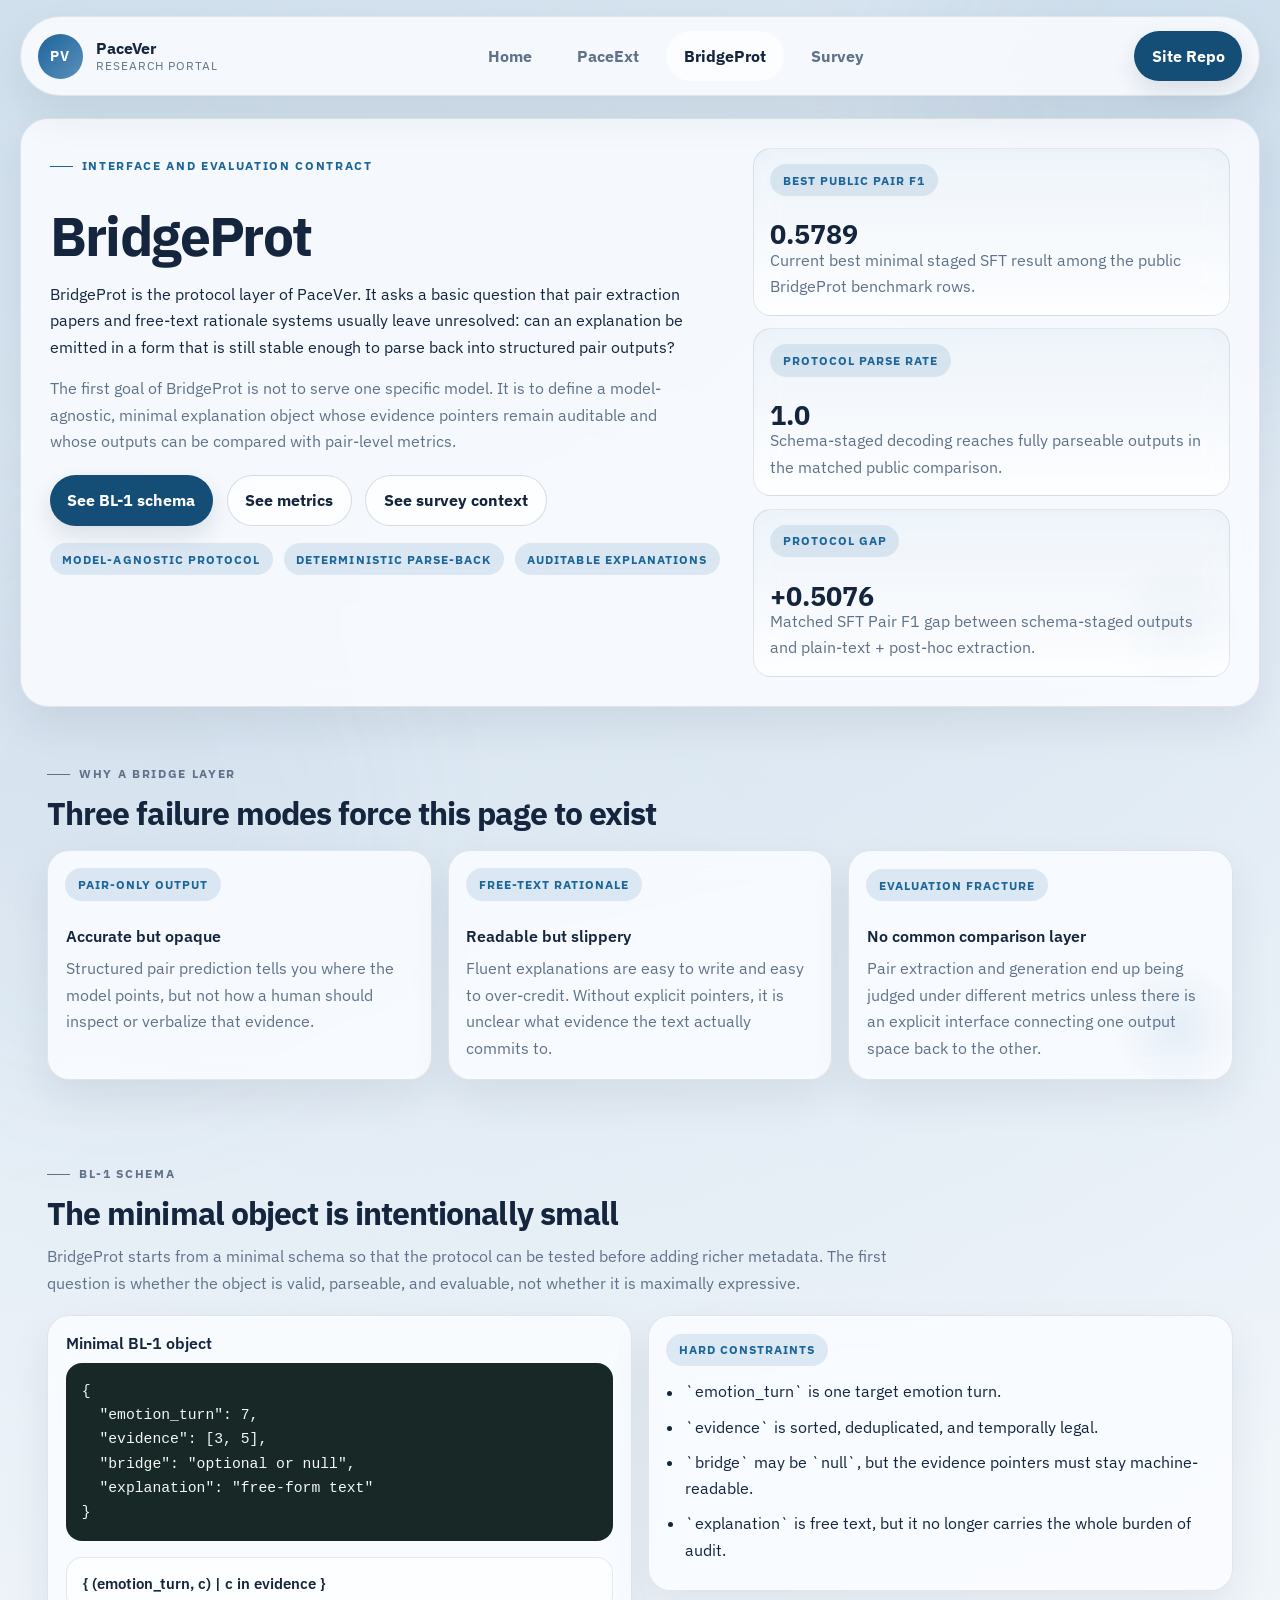
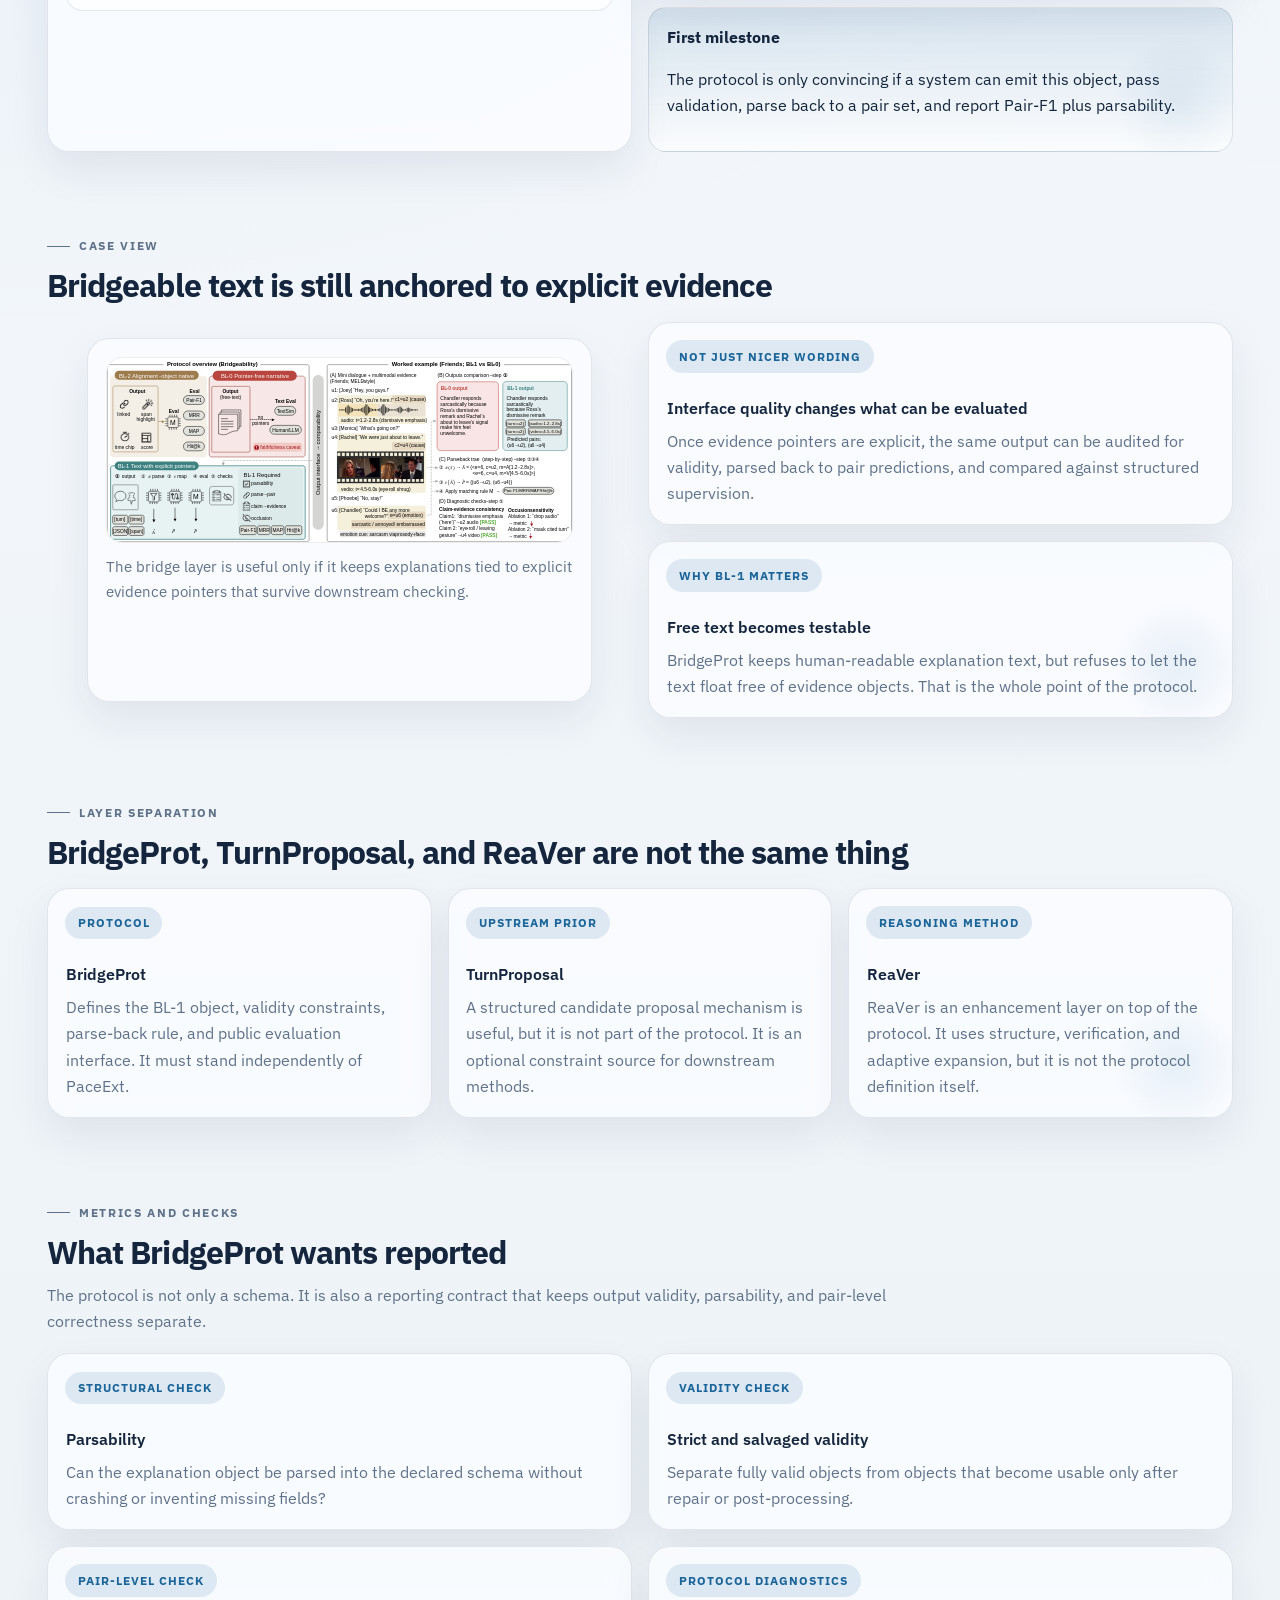
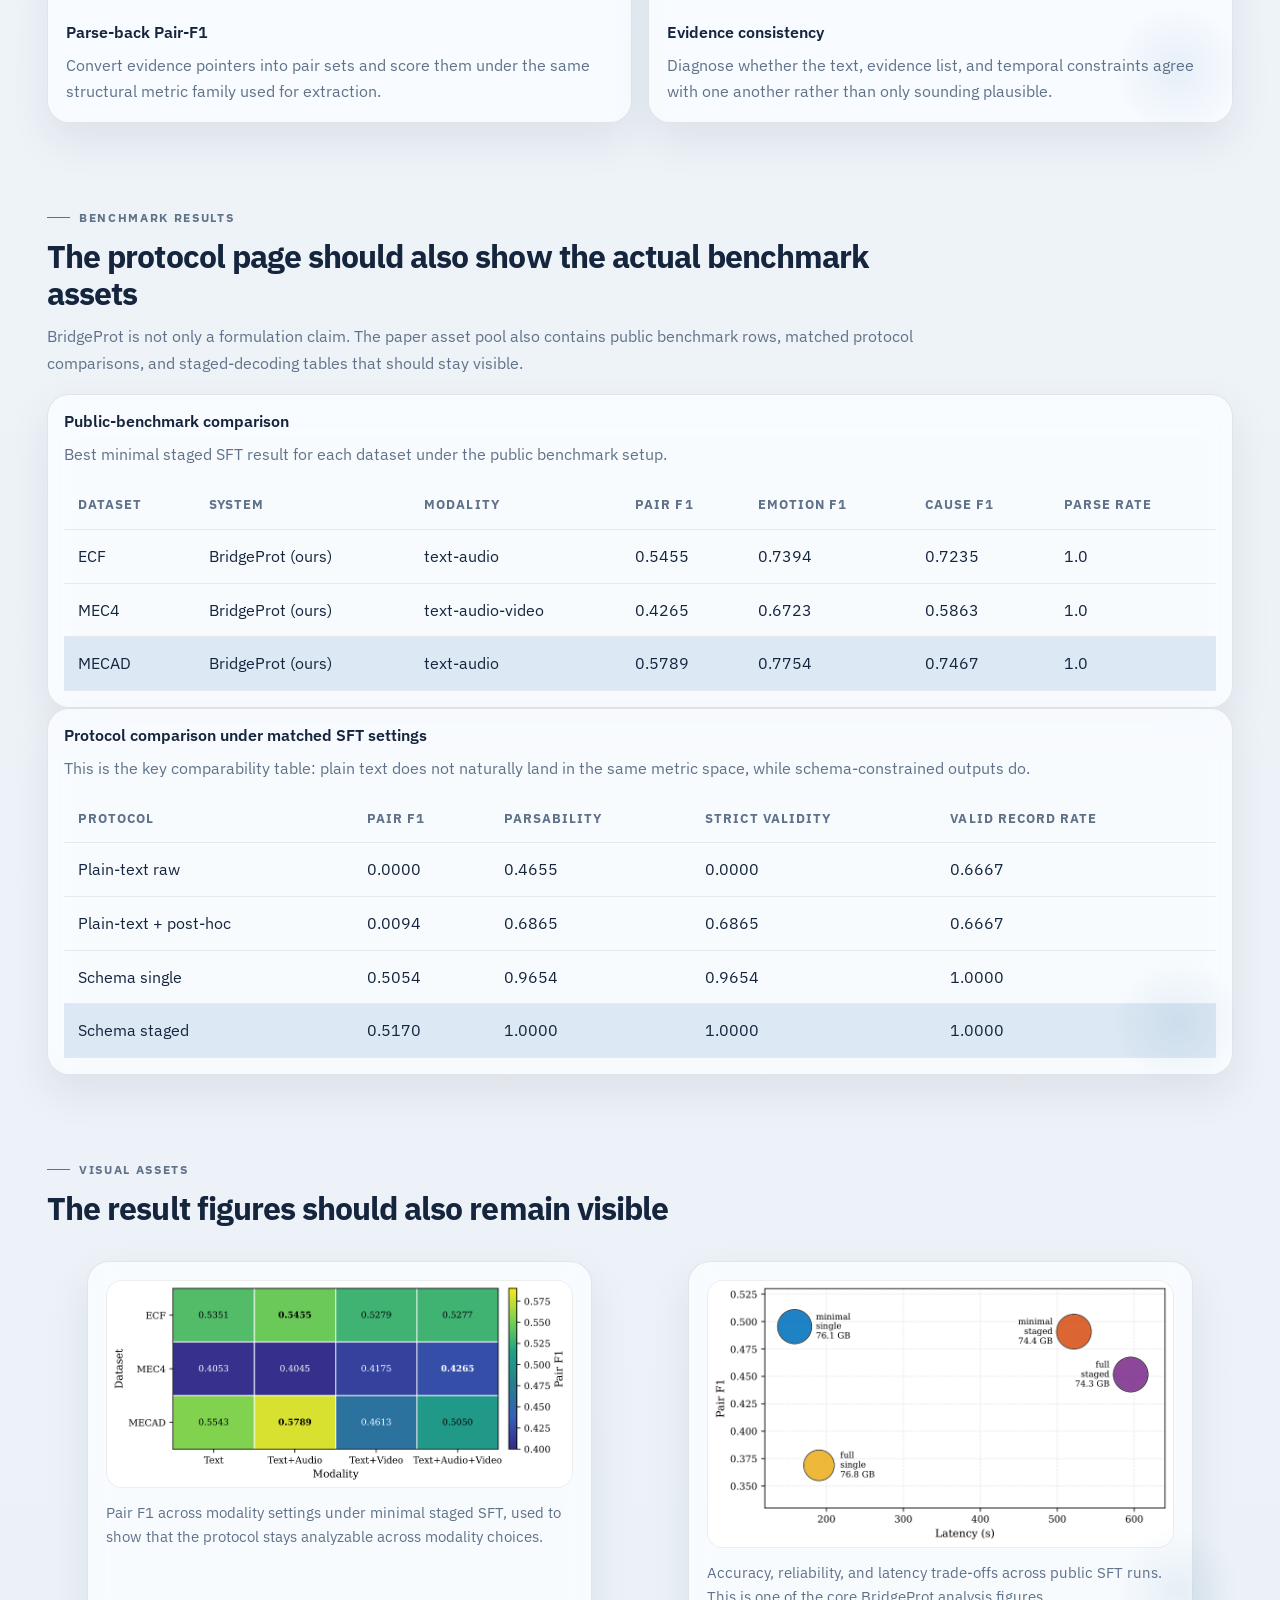
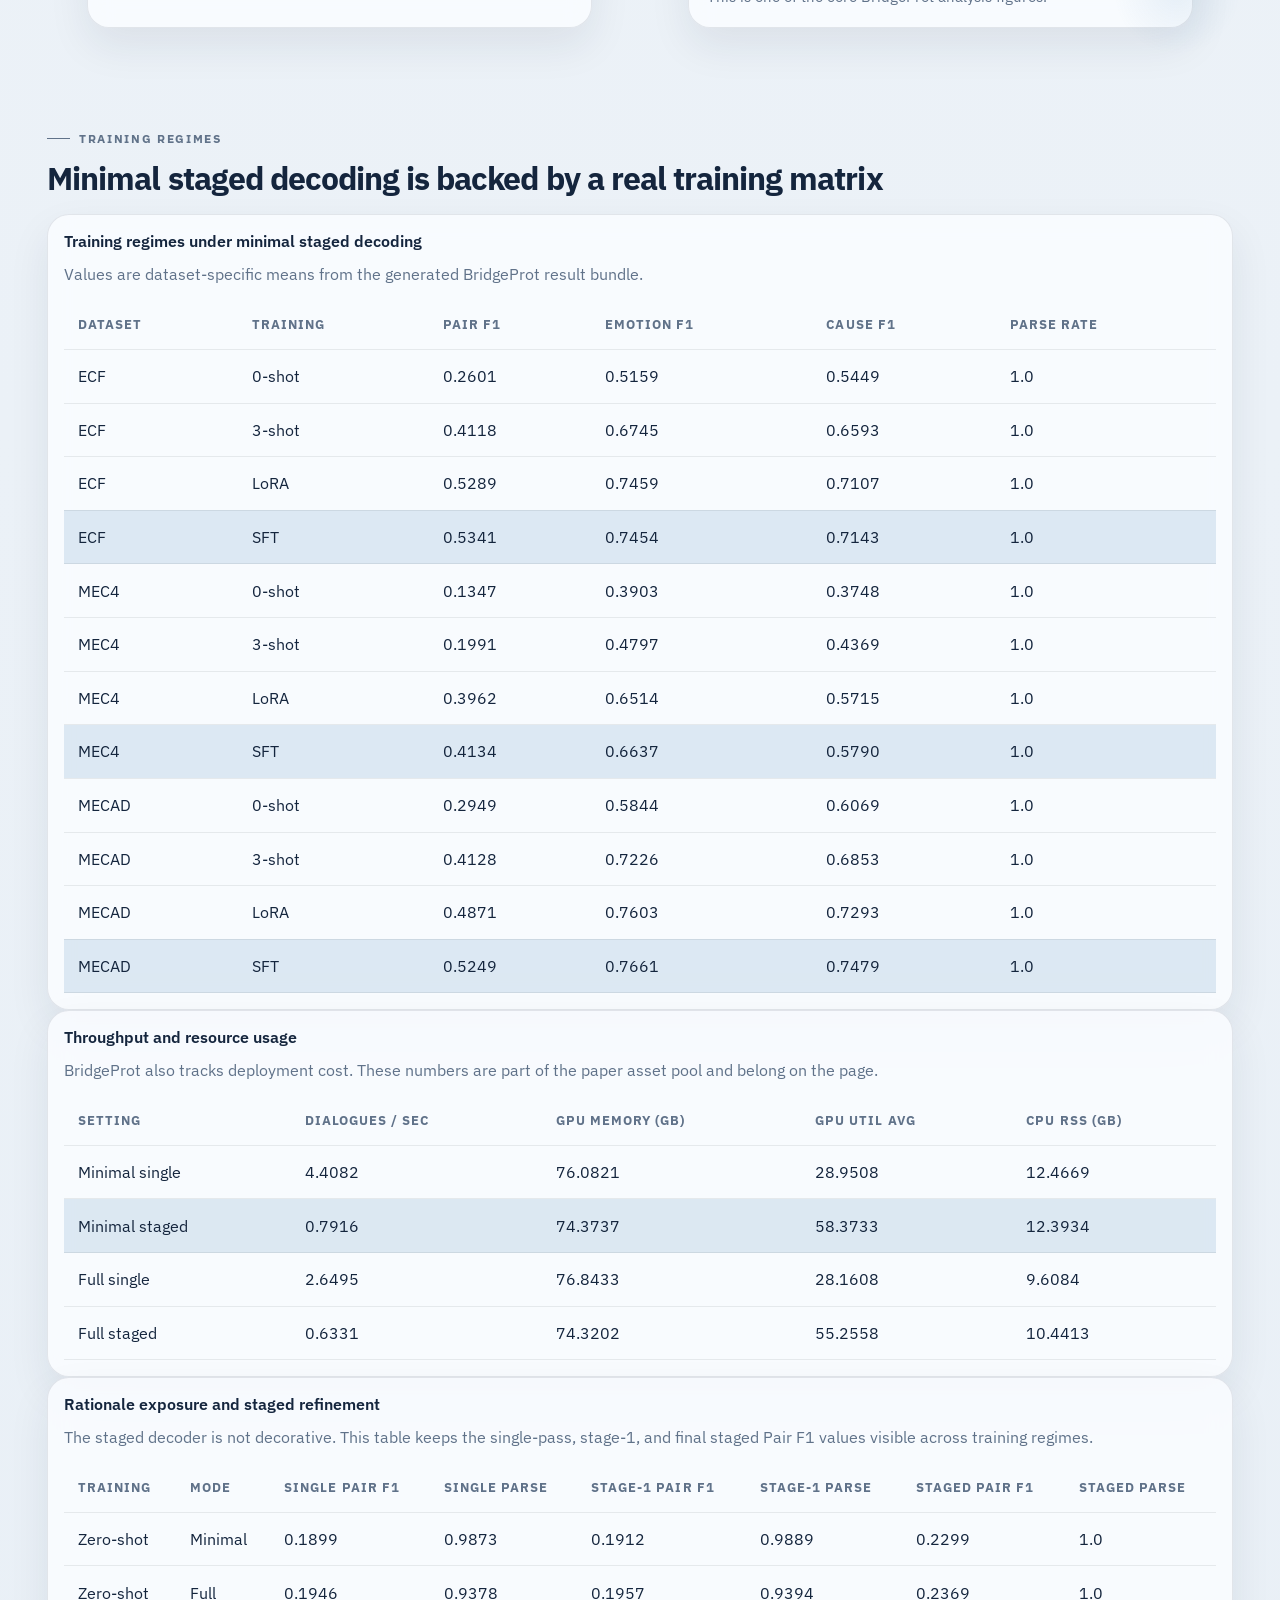
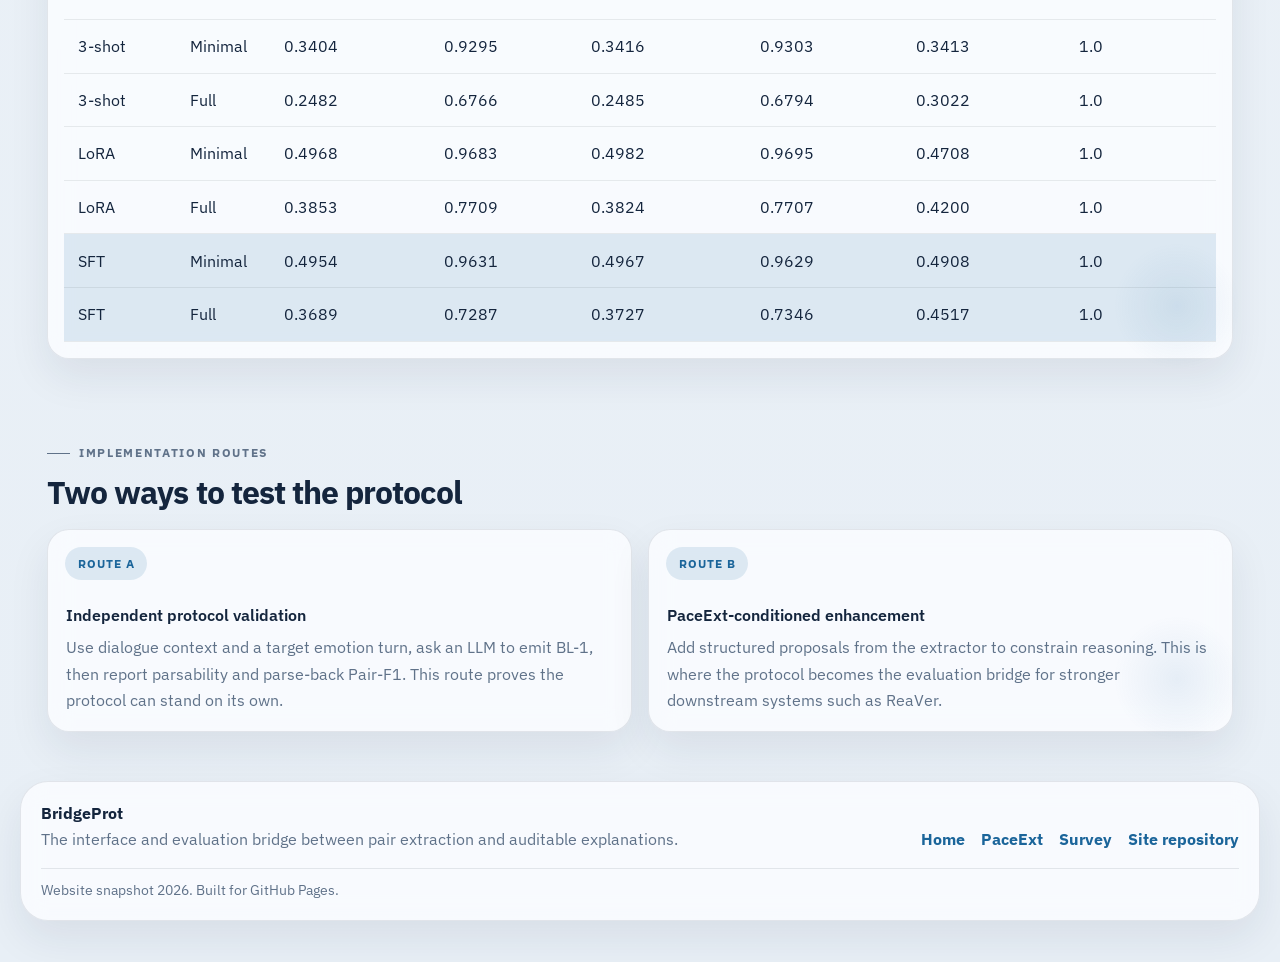
==== commit 448302eb: "Restore two-column figure layout" ====
--- a/bridge/index.html
+++ b/bridge/index.html
@@ -399,20 +399,18 @@
           <h2>The result figures should also remain visible</h2>
         </div>
 
-        <div class="figure-stack">
+        <div class="dual-grid">
           <figure class="figure-panel">
             <img src="../assets/images/bridgeprot-modality-heatmap.png" alt="BridgeProt modality heatmap figure">
             <figcaption>
               Pair F1 across modality settings under minimal staged SFT, used to show that the protocol stays analyzable across modality choices.
             </figcaption>
-            <p class="asset-link"><a class="text-link" href="../assets/images/bridgeprot-modality-heatmap.pdf" target="_blank" rel="noreferrer">Open original PDF</a></p>
           </figure>
           <figure class="figure-panel">
             <img src="../assets/images/bridgeprot-efficiency-reliability.png" alt="BridgeProt efficiency reliability tradeoff figure">
             <figcaption>
               Accuracy, reliability, and latency trade-offs across public SFT runs. This is one of the core BridgeProt analysis figures.
             </figcaption>
-            <p class="asset-link"><a class="text-link" href="../assets/images/bridgeprot-efficiency-reliability.pdf" target="_blank" rel="noreferrer">Open original PDF</a></p>
           </figure>
         </div>
       </section>
--- a/assets/styles.css
+++ b/assets/styles.css
@@ -445,7 +445,7 @@
 }
 
 .media-grid.three-up {
-  grid-template-columns: 1fr;
+  grid-template-columns: repeat(2, minmax(0, 1fr));
 }
 
 .feature-card,
@@ -454,12 +454,6 @@
 .figure-panel {
   padding: 1.1rem;
   border-radius: var(--radius-lg);
-}
-
-.figure-stack {
-  display: grid;
-  grid-template-columns: 1fr;
-  gap: 1rem;
 }
 
 .feature-card ul,
@@ -638,11 +632,6 @@
 
 .table-note {
   margin-top: 0.9rem;
-  font-size: 0.88rem;
-}
-
-.asset-link {
-  margin-top: 0.65rem;
   font-size: 0.88rem;
 }
 
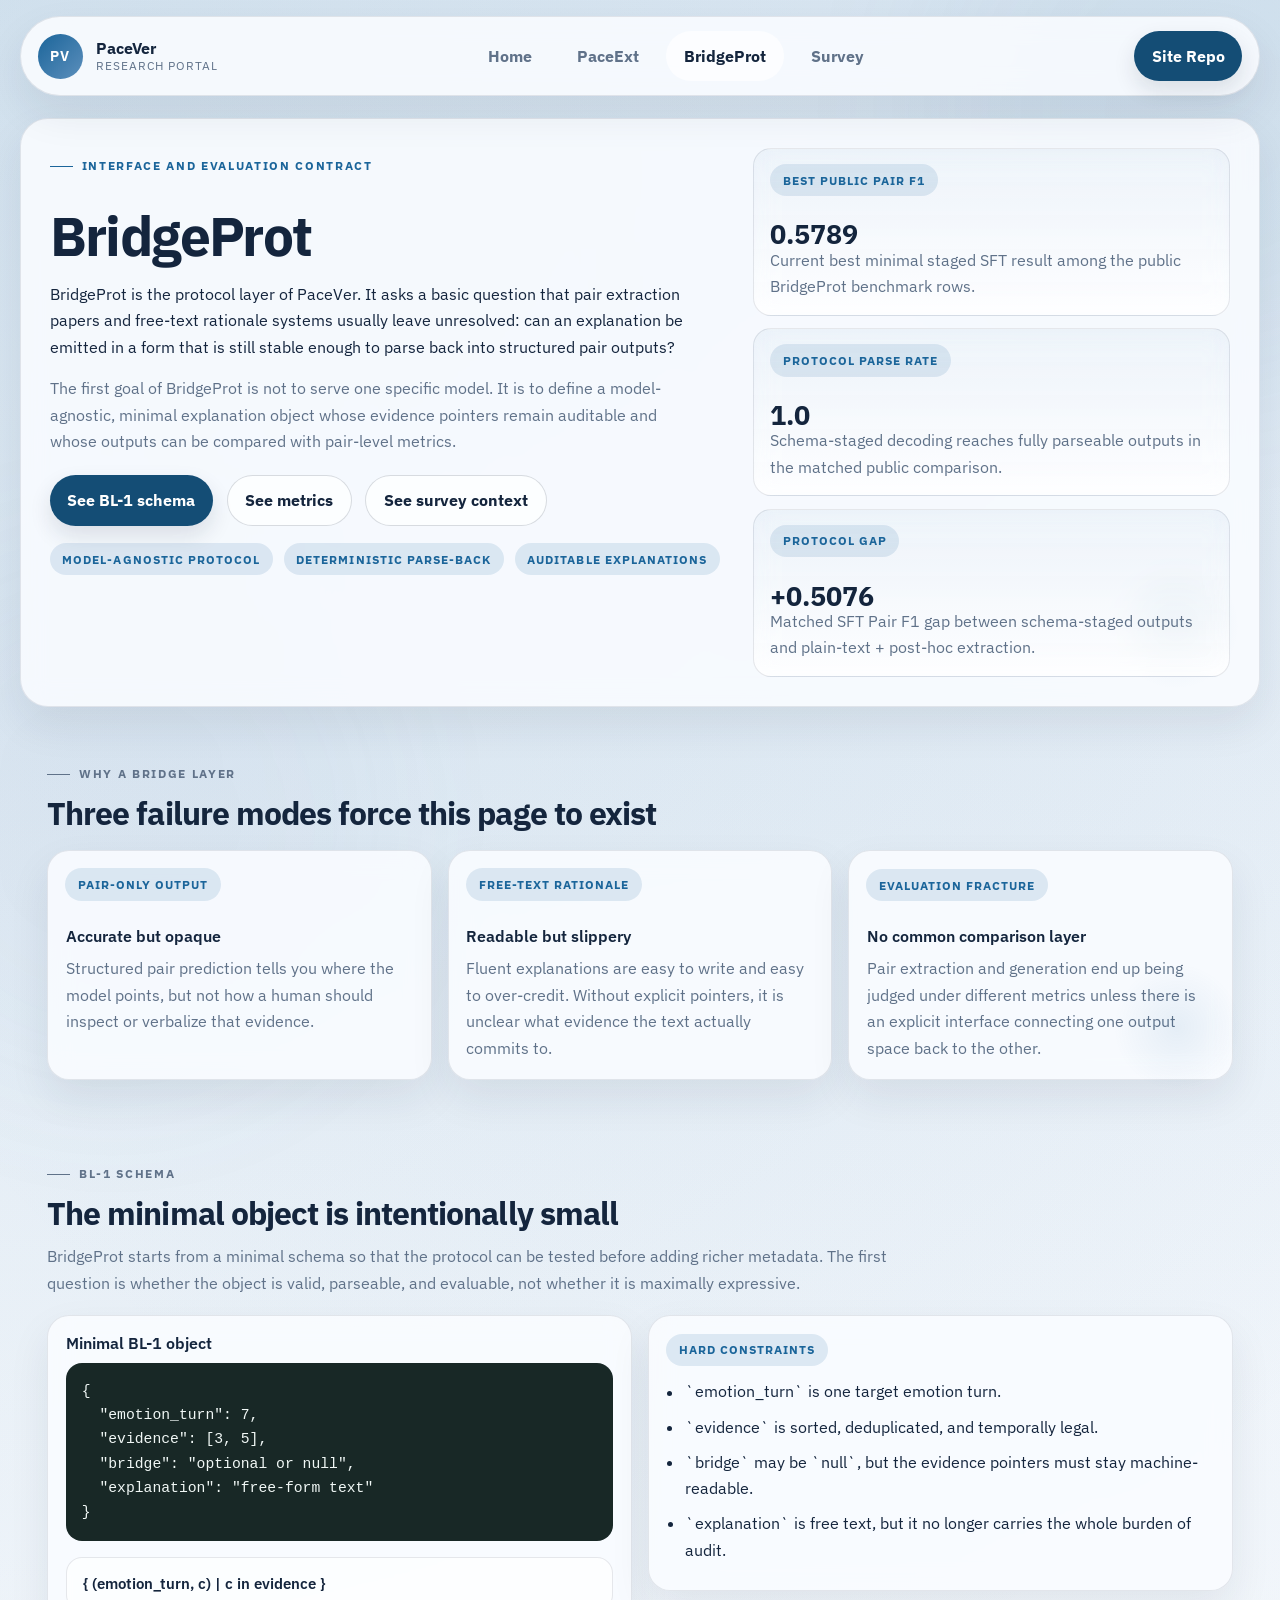
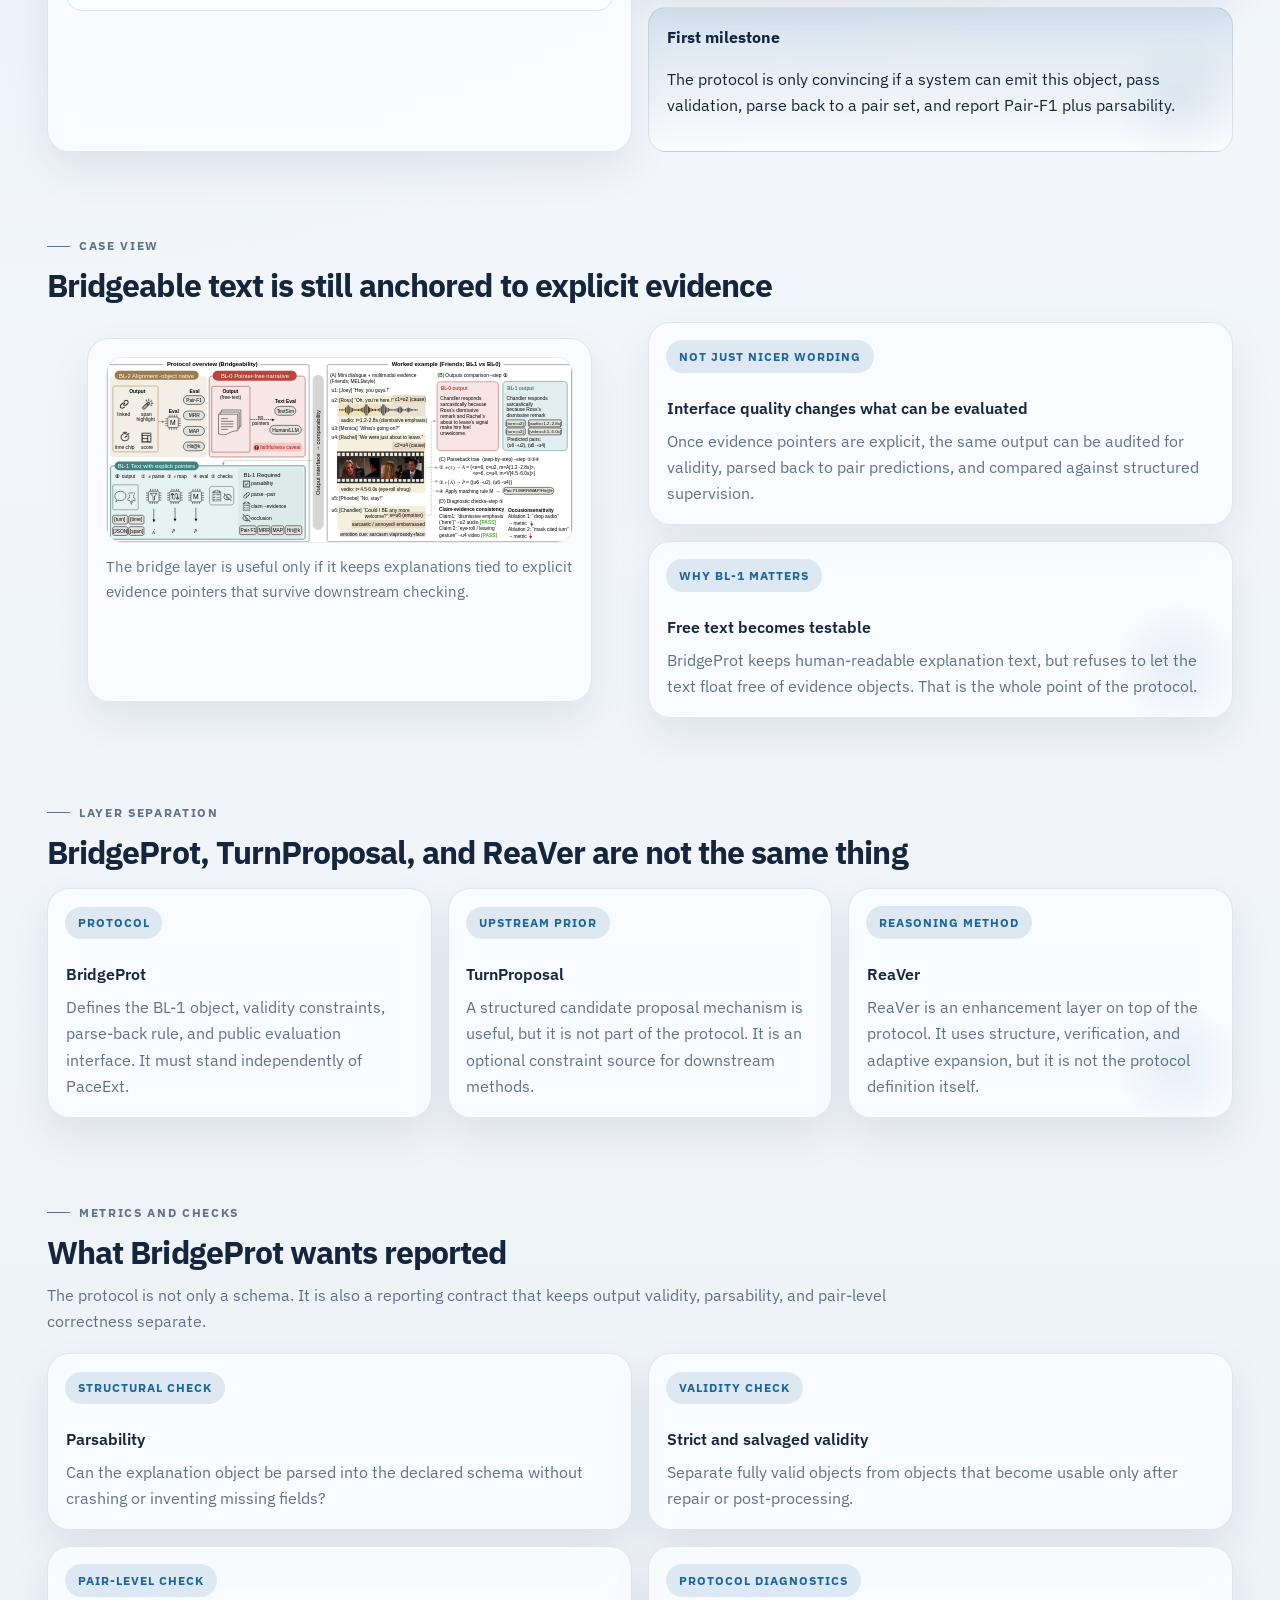
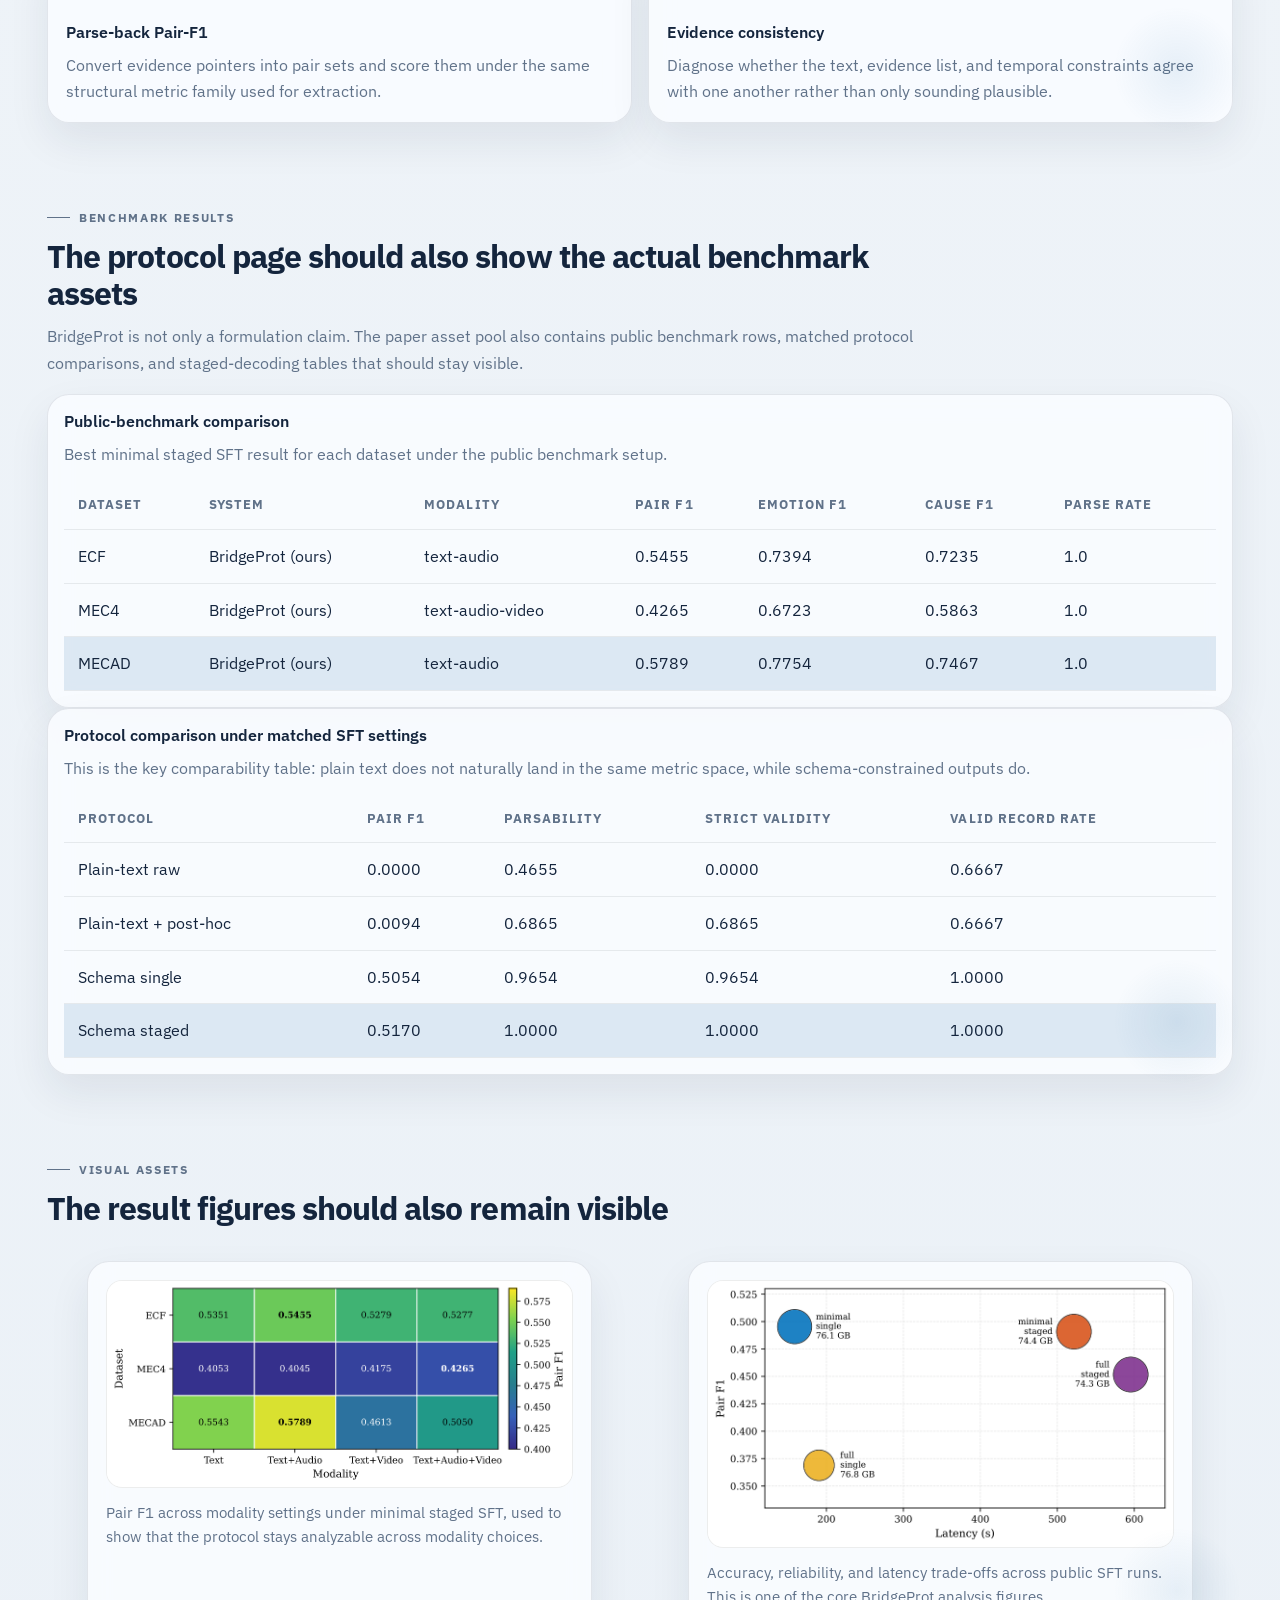
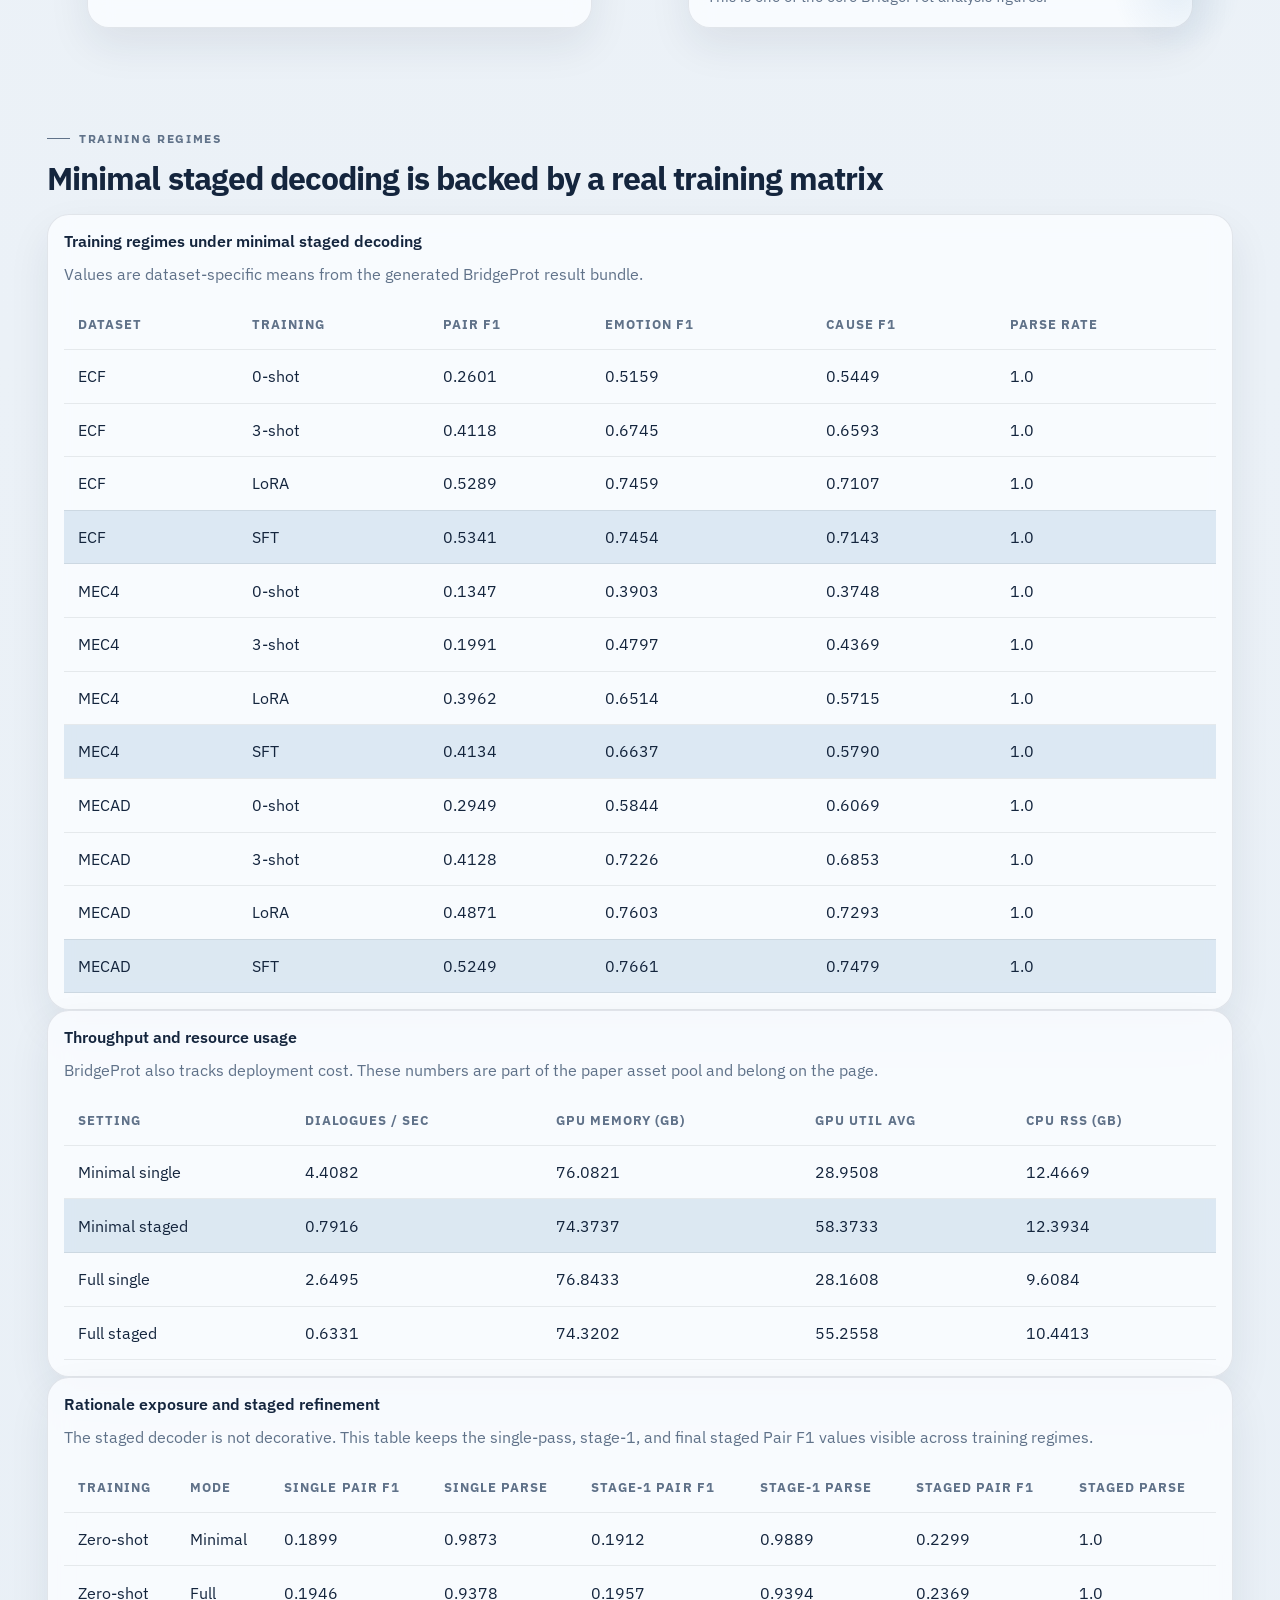
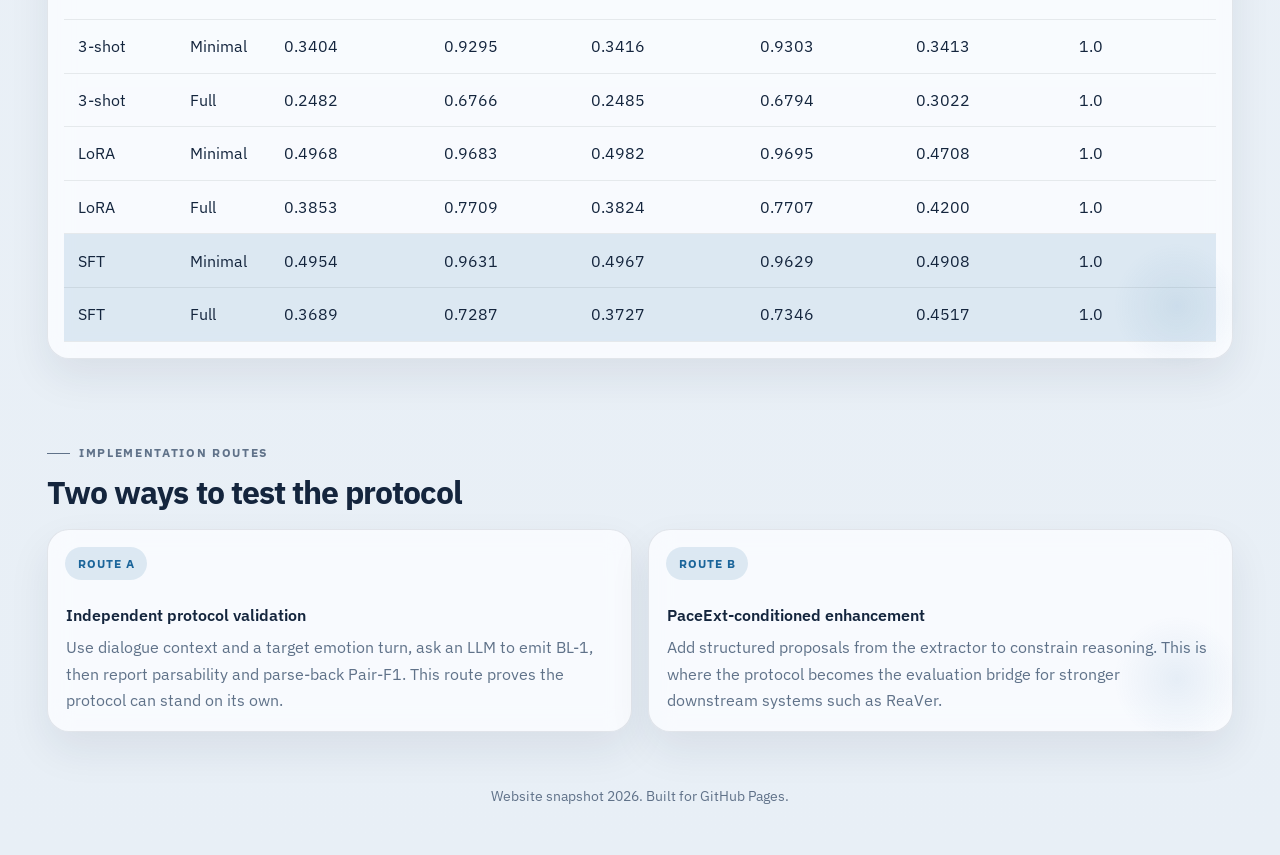
==== commit 5f2e0090: "Simplify page footers" ====
--- a/bridge/index.html
+++ b/bridge/index.html
@@ -549,17 +549,7 @@
       </section>
     </main>
 
-    <footer class="site-footer surface reveal">
-      <div>
-        <strong>BridgeProt</strong>
-        <p>The interface and evaluation bridge between pair extraction and auditable explanations.</p>
-      </div>
-      <div class="footer-links">
-        <a href="../">Home</a>
-        <a href="../ext/">PaceExt</a>
-        <a href="../survey/">Survey</a>
-        <a href="https://github.com/panzhzh/PaceVer-web" target="_blank" rel="noreferrer">Site repository</a>
-      </div>
+    <footer class="site-footer reveal">
       <p class="footer-meta">Website snapshot <span class="js-year"></span>. Built for GitHub Pages.</p>
     </footer>
   </div>
--- a/assets/styles.css
+++ b/assets/styles.css
@@ -675,30 +675,20 @@
 }
 
 .site-footer {
-  display: grid;
-  grid-template-columns: minmax(0, 1fr) auto;
-  gap: 1rem;
-  align-items: end;
+  display: flex;
+  justify-content: center;
+  align-items: center;
   margin-top: 1.35rem;
-  padding: 1.1rem 1.25rem;
-}
-
-.footer-links {
-  display: flex;
-  flex-wrap: wrap;
-  gap: 1rem;
-  font-weight: 700;
-}
-
-.footer-links a {
-  color: var(--accent);
+  padding: 0.2rem 0 0.35rem;
+  border: 0;
+  background: transparent;
+  box-shadow: none;
 }
 
 .footer-meta {
-  grid-column: 1 / -1;
-  padding-top: 0.55rem;
-  border-top: 1px solid var(--line);
+  margin: 0;
   font-size: 0.9rem;
+  text-align: center;
 }
 
 .reveal {
@@ -778,8 +768,7 @@
   .dual-grid,
   .banner-card,
   .callout-grid,
-  .hero-panel,
-  .site-footer {
+  .hero-panel {
     grid-template-columns: 1fr;
   }
 }
@@ -805,9 +794,9 @@
   }
 
   .hero-actions,
-  .footer-links {
+  .site-footer {
     flex-direction: column;
-    align-items: stretch;
+    align-items: center;
   }
 
   .button,
